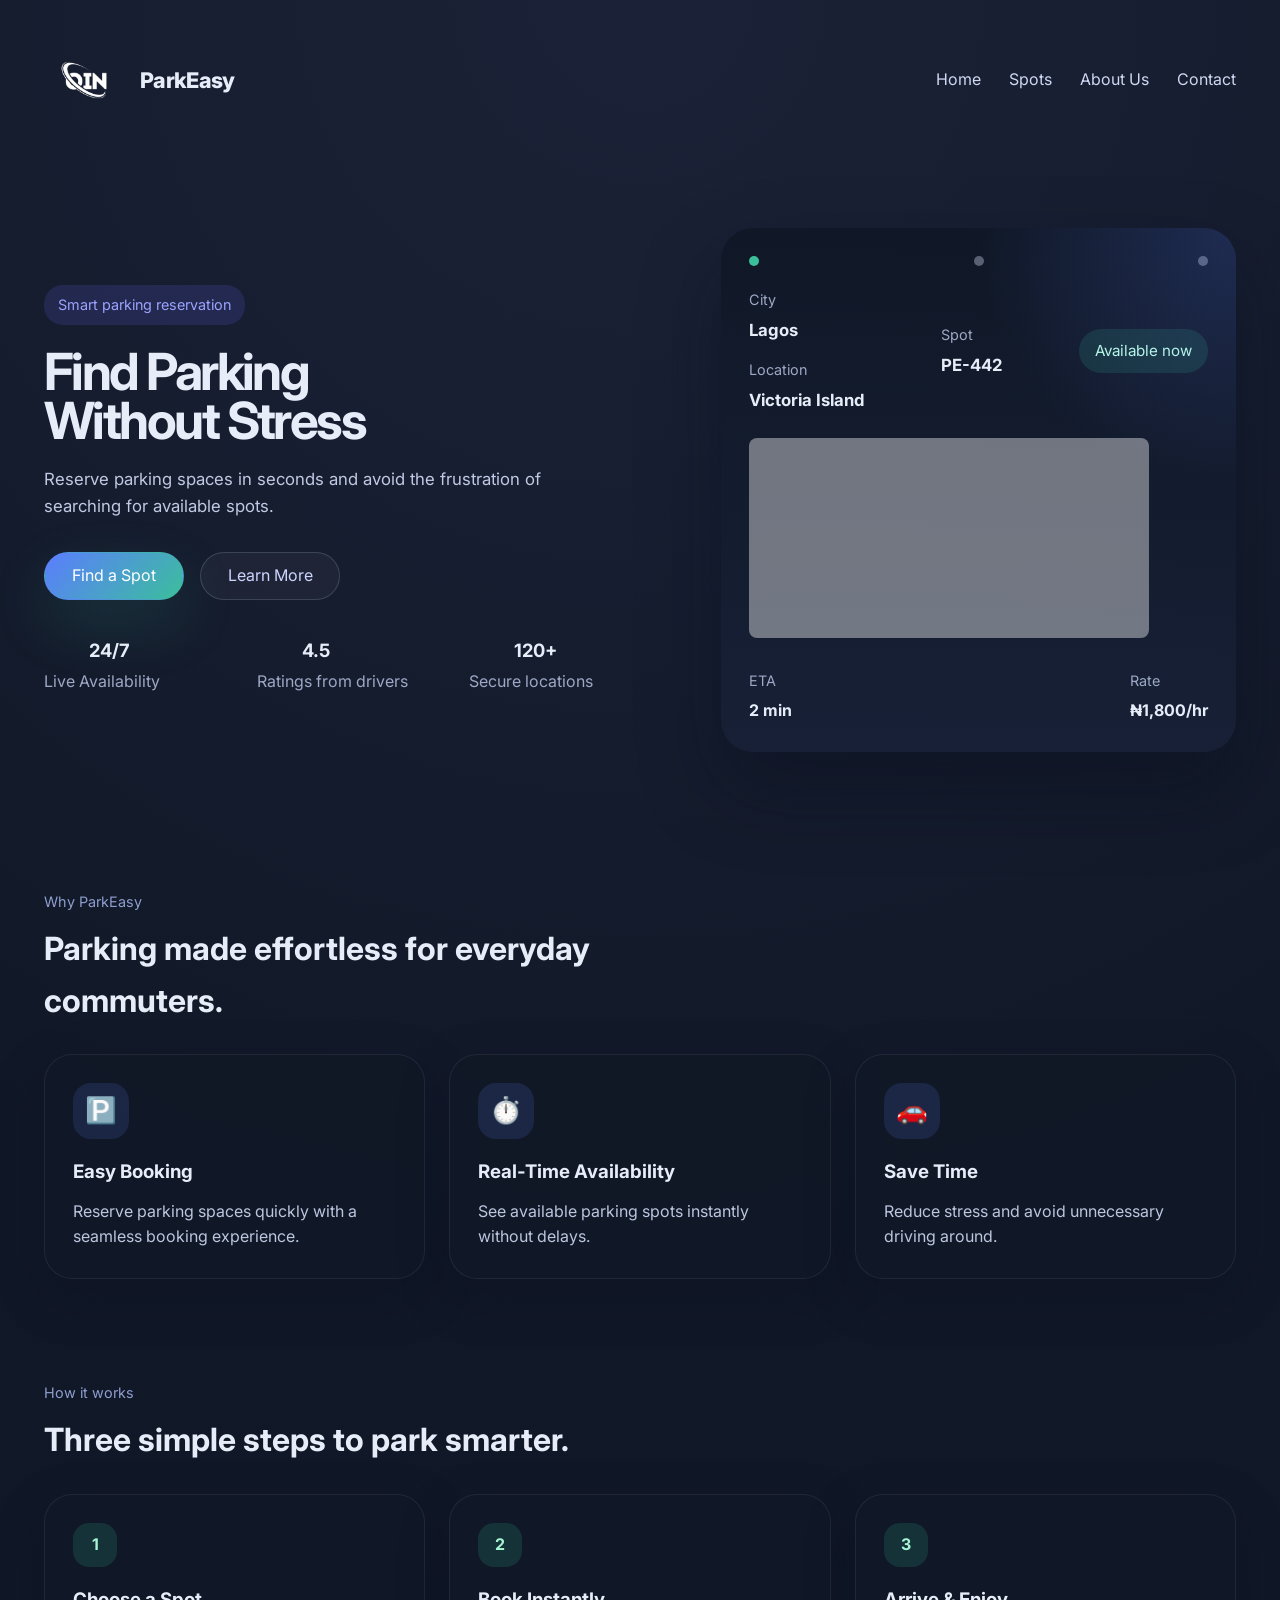
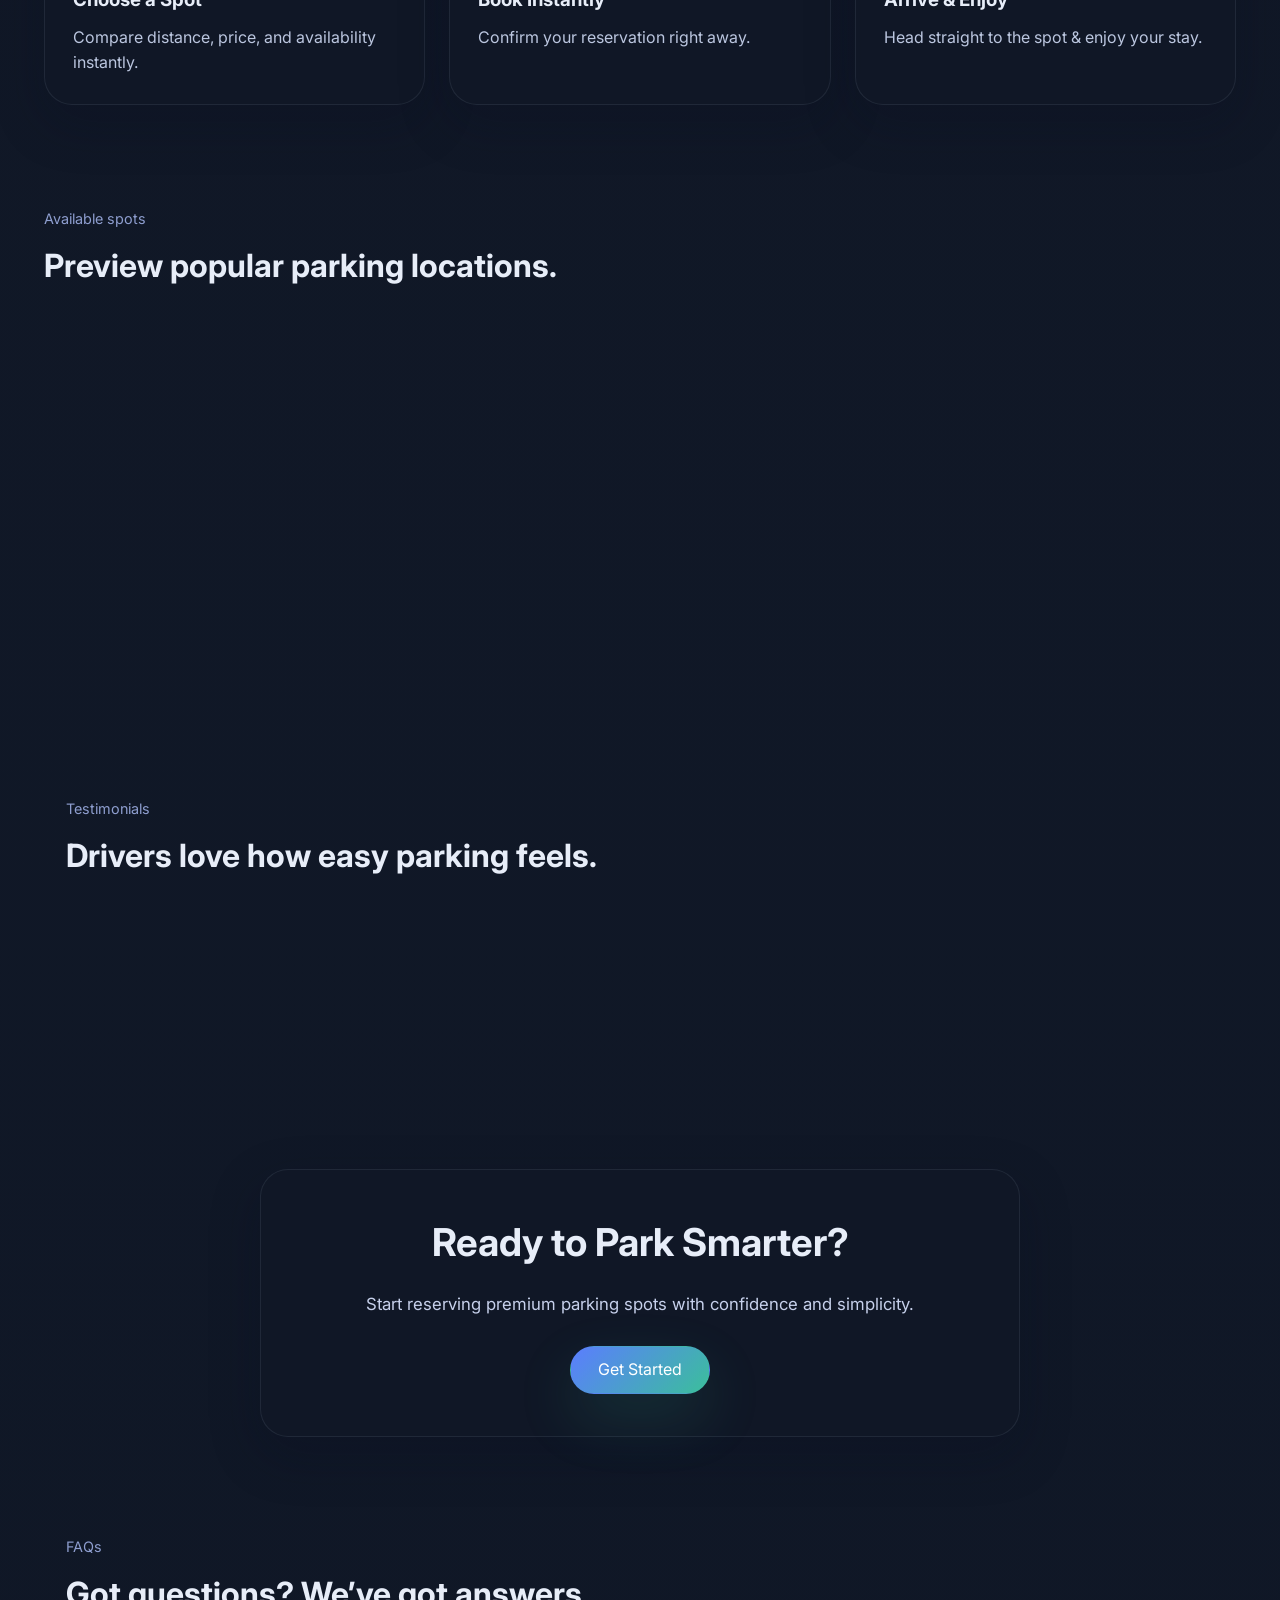
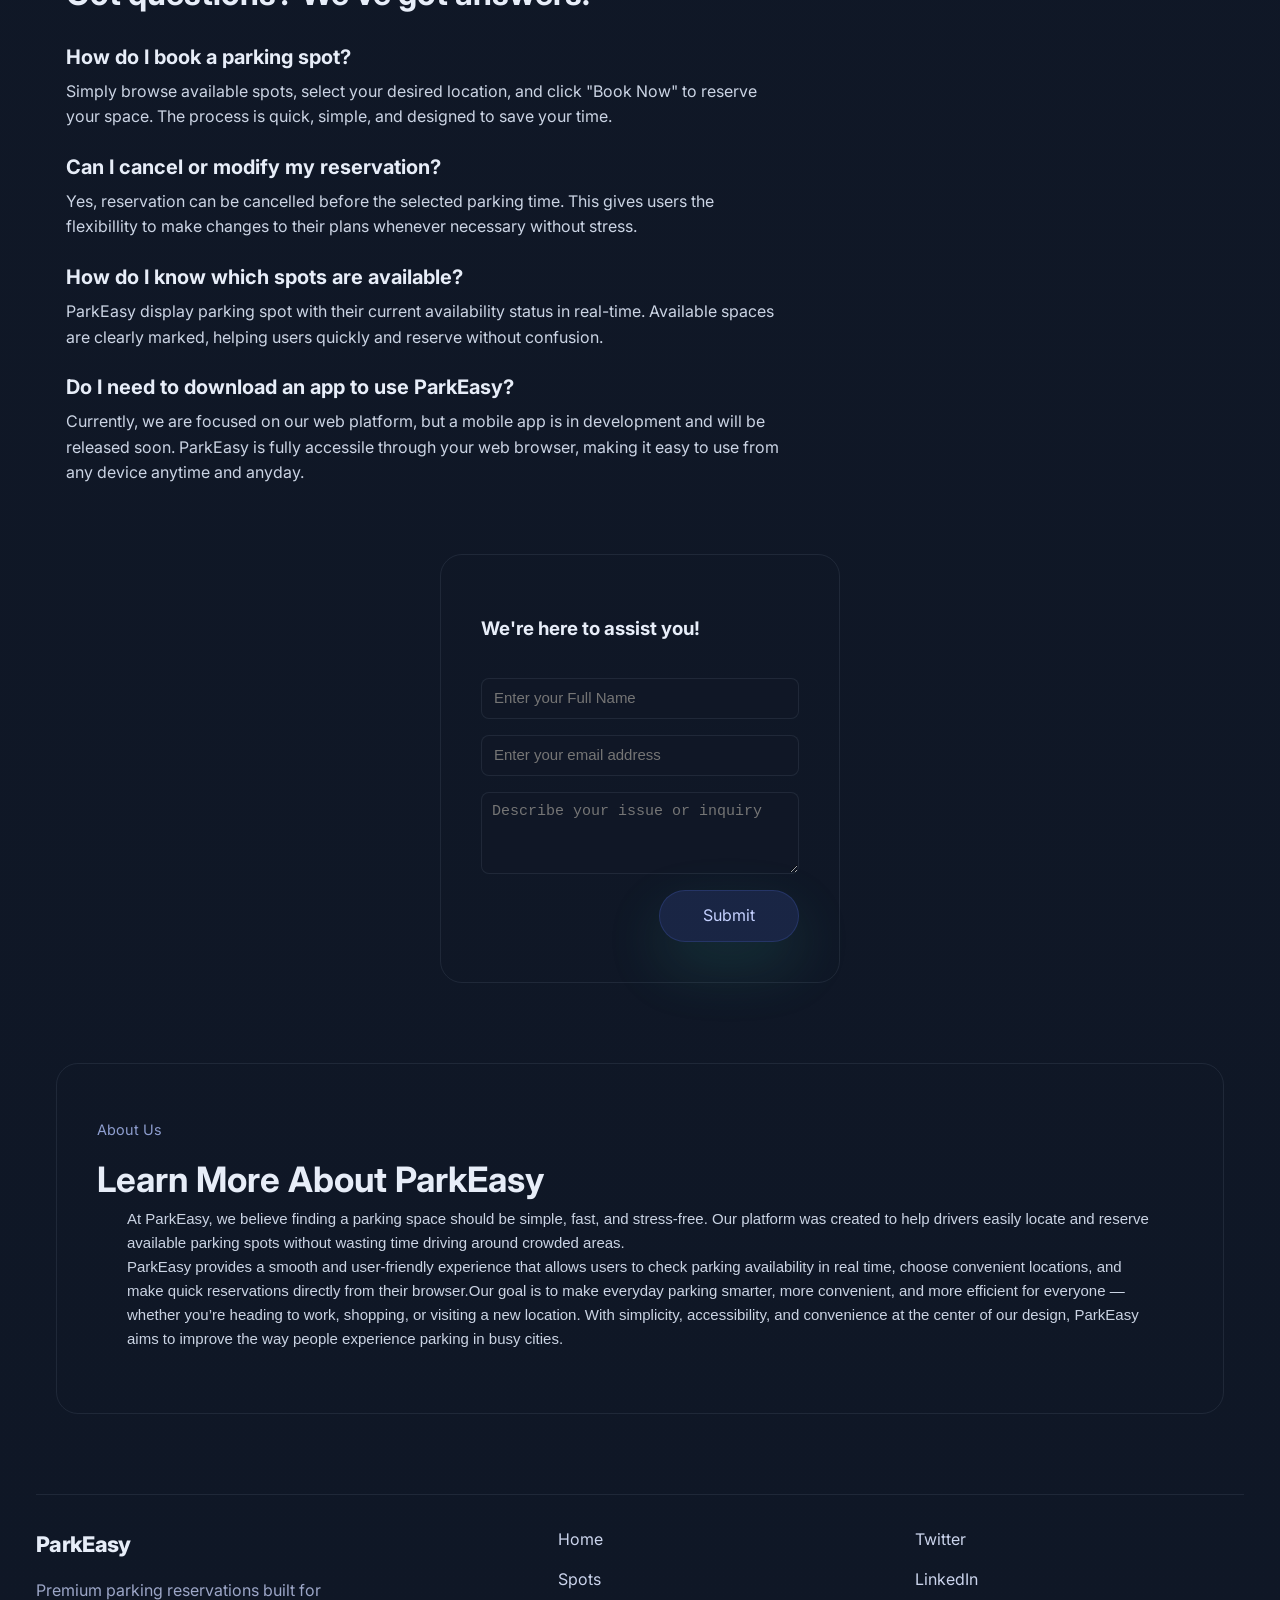
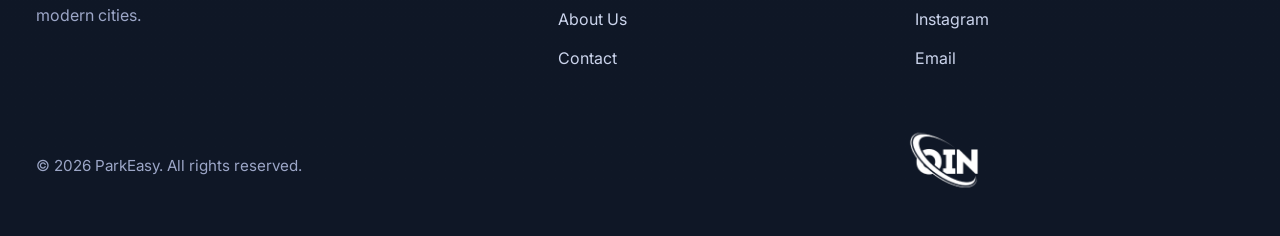
==== index.html @ f989fa3a "innitial commit" ====
<!DOCTYPE html>
<html lang="en">
<head>
    <meta charset="UTF-8" />
    <meta name="viewport" content="width=device-width, initial-scale=1.0" />
    <title>ParkEasy | Smart Parking Reservations</title>
    <link rel="preconnect" href="https://fonts.googleapis.com" />
    <link rel="preconnect" href="https://fonts.gstatic.com" crossorigin />
    <link href="https://fonts.googleapis.com/css2?family=Inter:wght@400;500;600;700;800&display=swap" rel="stylesheet" />
    <link rel="stylesheet" href="styles.css" />
    <link rel="icon" type="image/png" href="/Screenshot_16-removebg-preview.png">
    <!-- <link href="https://cdn.jsdelivr.net/npm/bootstrap@5.3.8/dist/css/bootstrap.min.css" rel="stylesheet" integrity="sha384-sRIl4kxILFvY47J16cr9ZwB07vP4J8+LH7qKQnuqkuIAvNWLzeN8tE5YBujZqJLB" crossorigin="anonymous"> -->
    <!-- <script src="https://cdn.jsdelivr.net/npm/bootstrap@5.3.8/dist/js/bootstrap.bundle.min.js" integrity="sha384-FKyoEForCGlyvwx9Hj09JcYn3nv7wiPVlz7YYwJrWVcXK/BmnVDxM+D2scQbITxI" crossorigin="anonymous"></script> -->
    <link rel="stylesheet"
    href="https://unpkg.com/aos@2.3.4/dist/aos.css">
    
</head>
<body>
    <!-- Header -->
    <div class="page-shell">
        <!-- Navbar -->
        <header class="topbar">
            <div class="brand-row">
                <img src="/Images/OIN-removebg-preview.png" alt="ParkEasy Logo" width="80px">
            <a href="#home" class="logo">ParkEasy</a>
            <!-- <button class="nav-toggle" aria-expanded="false" aria-label="Open navigation menu">
                <span></span>
                <span></span>
                <span></span>
            </button> -->
            </div>
                <nav class="nav-links" aria-label="Primary navigation">
                    <a href="#home">Home</a>
                    <a href="#spots">Spots</a>
                    <a href="#AboutUs-heading">About Us</a>
                    <a href="#Support-form">Contact</a>
                </nav>
        </header>

        <!-- Hero Section -->
        <main>
            <section class="hero-section" id="home">
                <div class="hero-copy">
                    <span class="eyebrow">Smart parking reservation</span>
                    <h1>Find Parking Without Stress</h1>
                    <p>Reserve parking spaces in seconds and avoid the frustration of searching for available spots.</p>
                    <div class="hero-actions">
                        <a href="#spots" class="btn btn-primary">Find a Spot</a>
                        <a href="#how-it-works" class="btn btn-secondary">Learn More</a>
                    </div>
                    <div class="hero-stats">
                        <div>
                            <strong>24/7</strong>
                            <span>Live Availability</span>
                        </div>
                        <div>
                            <strong>4.5</strong>
                            <span>Ratings from drivers</span>
                        </div>
                        <div>
                            <strong>120+</strong>
                            <span>Secure locations</span>
                        </div>
                    </div>
                </div>

                <div class="hero-visual" aria-hidden="truep">
                    <div class="hero-card glow-card">
                        <div class="visual-header">
                            <span class="dot green"></span>
                            <span class="dot"></span>
                            <span class="dot"></span>
                        </div>
                        <div class="visual-panel">
                            <div class="panel-left">
                                <div class="panel-item">
                                    <span>City</span>
                                    <strong>Lagos</strong>
                                </div>
                                <div class="panel-item">
                                    <span>Location</span>
                                    <strong>Victoria Island</strong>
                                </div>
                            </div>
                            <div class="panel-item">
                                    <span>Spot</span>
                                    <strong>PE-442</strong>
                                </div>
                            <div class="panel-chip"><a href="">Available now</a></div>
                        </div>
                        <div class="visual-graph">
                            <div class="google-map">
                                <iframe src="https://www.google.com/maps/embed?pb=!1m18!1m12!1m3!1d5606.961181037946!2d3.4189868195683633!3d6.429970230580943!2m3!1f0!2f0!3f0!3m2!1i1024!2i768!4f13.1!3m3!1m2!1s0x103bf52dc0328169%3A0x7885a1a33689a576!2sVictoria%20Island%2C%20Lagos%20106104%2C%20Lagos!5e0!3m2!1sen!2sng!4v1778580801772!5m2!1sen!2sng" width="600" height="450" style="border:0;" allowfullscreen="" loading="lazy" referrerpolicy="no-referrer-when-downgrade"></iframe>
                            </div>
                            <!-- <div class="graph-bar tall"></div>
                            <div class="graph-bar short"></div>
                            <div class="graph-bar medium"></div>
                            <div class="graph-bar tall"></div>
                            <div class="graph-bar medium"></div> -->
                        </div>
                        <div class="visual-footer">
                            <div>
                                <span>ETA</span>
                                <strong>2 min</strong>
                            </div>
                            <div>
                                <span>Rate</span>
                                <strong>₦1,800/hr</strong>
                            </div>
                        </div>
                    </div>
                </div>
            </section>

        <!-- Features Section -->
        <section class="section features-section" id="features">
            <div class="section-header">
                <p class="section-label">Why ParkEasy</p>
                <h2>Parking made effortless for everyday commuters.</h2>
            </div>
            <div class="feature-grid">
                <article class="feature-card fade-in">
                    <div class="feature-icon">🅿️</div>
                    <h3>Easy Booking</h3>
                    <p>Reserve parking spaces quickly with a seamless booking experience.</p>
                </article>
                <article class="feature-card fade-in">
                    <div class="feature-icon">⏱️</div>
                    <h3>Real-Time Availability</h3>
                    <p>See available parking spots instantly without delays.</p>
                </article>
                <article class="feature-card fade-in">
                    <div class="feature-icon">🚗</div>
                    <h3>Save Time</h3>
                    <p>Reduce stress and avoid unnecessary driving around.</p>
                </article>
            </div>
        </section>

        <!-- How It Works Section -->
        <section class="section process-section" id="how-it-works">
            <div class="section-header">
                <p class="section-label">How it works</p>
                <h2>Three simple steps to park smarter.</h2>
            </div>
            <div class="process-row">
                <article class="process-step fade-in">
                    <span class="step-badge">1</span>
                    <h3>Choose a Spot</h3>
                    <p>Compare distance, price, and availability instantly.</p>
                </article>
                <article class="process-step fade-in">
                    <span class="step-badge">2</span>
                    <h3>Book Instantly</h3>
                    <p>Confirm your reservation right away.</p>
                </article>
                <article class="process-step fade-in">
                    <span class="step-badge">3</span>
                    <h3>Arrive & Enjoy</h3>
                    <p>Head straight to the spot & enjoy your stay.</p>
                </article>
            </div>
        </section>

        <!-- Preview Parking Spots Section -->
        <section class="section spots-section" id="spots">
            <div class="section-header">
                <p class="section-label">Available spots</p>
                <h2>Preview popular parking locations.</h2>
            </div>
            <div class="spots-grid">
                <article class="spot-card fade-in">
                    <div>
                        <h3>Ikeja City Mall</h3>
                        <p>₦1,200 / hour</p>
                    </div>
                    <img src="/Images/Ikeja_Mall_2.jpg" class="location-img" alt="Ikeja City Mall">
                    <button class="btn btn-card" id="openIkeja">Book Now</button>
                </article>
                <article class="spot-card fade-in">
                    <div>
                        <h3>Lekki Phase 1</h3>
                        <p>₦1,500 / hour</p>
                    </div>
                    <img src="/Images/Lekki Mall.jpg"  class="location-img" alt="Lekki Phase 1">
                    <button class="btn btn-card" id="openLekki">Book Now</button>
                </article>
                <article class="spot-card fade-in">
                    <div>
                        <h3>Victoria Island</h3>
                        <p>₦1,800 / hour</p>
                    </div>
                    <img src="/Images/V I.jfif" class="location-img" alt="Victoria Island">
                    <button class="btn btn-card" id="openVictoria">Book Now</button>
                </article>
                <article class="spot-card fade-in">
                    <div>
                        <h3>Yaba Central</h3>
                        <p>₦1,100 / hour</p>
                    </div>
                    <img src="/Images/Yaba.png" class="location-img" alt="Yaba Central">
                    <button class="btn btn-card" id="openYaba">Book Now</button>
                </article>
            </div>
        </section>

        <!-- Ikeja City Mall -->
        <div id="ikejaMall">
                <button class="btn btn-secondary" id="closeIkeja">Back</button>
                <!-- <p>Spot Highlight</p> -->
            <div>
                <div class="menu1">
                    <h2>Ikeja City Mall - A Prime Parking Location</h2>
                    <iframe src="https://www.google.com/maps/embed?pb=!1m18!1m12!1m3!1d11209.810301697038!2d3.350812231731346!3d6.613781671899439!2m3!1f0!2f0!3f0!3m2!1i1024!2i768!4f13.1!3m3!1m2!1s0x103b93b65ba86e15%3A0x3ae060fb3436c3ad!2sIkeja%20City%20Mall!5e0!3m2!1sen!2sng!4v1778678186957!5m2!1sen!2sng" width="600" height="450" style="border:0;" allowfullscreen="" loading="lazy" referrerpolicy="no-referrer-when-downgrade"></iframe>
                </div>
                <div class="menu2">
                    <select>
                        <option selected disabled>Select a parking spot</option>
                        <option>PE 501</option>
                        <option>PE 502</option>
                        <option>PE 503</option>
                        <option>PE 504</option>
                        <option>PE 505</option>
                        <option>PE 506</option>
                        <option>PE 507</option>
                        <option>PE 508</option>
                        <option>PE 509</option>
                        <option>PE 601</option>
                        <option>PE 602</option>
                        <option>PE 603</option>
                        <option>PE 604</option>
                        <option>PE 605</option>
                        <option>PE 606</option>
                        <option>PE 607</option>
                        <option>PE 608</option>
                        <option>PE 609</option>
                    </select>
                    <select>
                        <option selected disabled>Select a duration</option>
                        <option>1 hour</option>
                        <option>2 hours</option>
                        <option>3 hours</option>
                        <option>4 hours</option>
                        <option>5 hours</option>
                        <option>6 hours</option>
                    </select>
                    <select>
                        <option selected disabled>Select a payment method</option>
                        <option>Debit Card</option>
                        <option>Mobile Money</option>
                    </select>
                </div>
                    <ul>
                        <li><strong>Price:</strong> ₦1,200 / hour</li>
                        <li><strong>Availability:</strong> Real-time updates</li>
                        <li><strong>Amenities:</strong> 24/7 security, well-lit area</li>
                    </ul>
                    <a href="" class="btn btn-primary">Book Now</a>
                </div>
            </div>
        </div>

        <!-- Lekki Phase 1 -->
        <div id="lekkiPhase1">
                <button class="btn btn-secondary" id="closeLekki">Back</button>
                <!-- <p>Spot Highlight</p> -->
            <div>
                <div class="menu1">
                    <h2>Lekki Phase 1 - A Prime Parking Location</h2>
                    <iframe src="https://www.google.com/maps/embed?pb=!1m18!1m12!1m3!1d31716.495577814654!2d3.4504166006882744!3d6.450240780997192!2m3!1f0!2f0!3f0!3m2!1i1024!2i768!4f13.1!3m3!1m2!1s0x103bf452da3bd44b%3A0x47331fb41adc9d28!2sLekki%20Phase%201%2C%20Lekki%20106104%2C%20Lagos!5e0!3m2!1sen!2sng!4v1778685355973!5m2!1sen!2sng" width="600" height="450" style="border:0;" allowfullscreen="" loading="lazy" referrerpolicy="no-referrer-when-downgrade"></iframe>
                </div>
                <div class="menu2">
                    <select>
                        <option selected disabled>Select a parking spot</option>
                        <option>PE 101</option>
                        <option>PE 102</option>
                        <option>PE 103</option>
                        <option>PE 104</option>
                        <option>PE 105</option>
                        <option>PE 106</option>
                        <option>PE 107</option>
                        <option>PE 108</option>
                        <option>PE 109</option>
                        <option>PE 801</option>
                        <option>PE 802</option>
                        <option>PE 803</option>
                        <option>PE 804</option>
                        <option>PE 805</option>
                        <option>PE 806</option>
                        <option>PE 807</option>
                        <option>PE 808</option>
                        <option>PE 809</option>
                    </select>
                    <select>
                        <option selected disabled>Select a duration</option>
                        <option>1 hour</option>
                        <option>2 hours</option>
                        <option>3 hours</option>
                        <option>4 hours</option>
                        <option>5 hours</option>
                        <option>6 hours</option>
                    </select>
                    <select>
                        <option selected disabled>Select a payment method</option>
                        <option>Debit Card</option>
                        <option>Mobile Money</option>
                    </select>
                </div>
                    <ul>
                        <li><strong>Price:</strong> ₦1,500 / hour</li>
                        <li><strong>Availability:</strong> Real-time updates</li>
                        <li><strong>Amenities:</strong> 24/7 security, well-lit area</li>
                    </ul>
                    <a href="" class="btn btn-primary">Book Now</a>
                </div>
            </div>
        </div>

        <!-- Victoria Island -->
        <div id="victoriaIsland">
                <button class="btn btn-secondary" id="closeVictoria">Back</button>
                <!-- <p>Spot Highlight</p> -->
            <div>
                <div class="menu1">
                    <h2>Victoria Island - A Prime Parking Location</h2>
                                <iframe src="https://www.google.com/maps/embed?pb=!1m18!1m12!1m3!1d5606.961181037946!2d3.4189868195683633!3d6.429970230580943!2m3!1f0!2f0!3f0!3m2!1i1024!2i768!4f13.1!3m3!1m2!1s0x103bf52dc0328169%3A0x7885a1a33689a576!2sVictoria%20Island%2C%20Lagos%20106104%2C%20Lagos!5e0!3m2!1sen!2sng!4v1778580801772!5m2!1sen!2sng" width="600" height="450" style="border:0;" allowfullscreen="" loading="lazy" referrerpolicy="no-referrer-when-downgrade"></iframe>
                </div>
                <div class="menu2">
                    <select>
                        <option selected disabled>Select a parking spot</option>
                        <option>PE 441</option>
                        <option>PE 442</option>
                        <option>PE 443</option>
                        <option>PE 444</option>
                        <option>PE 445</option>
                        <option>PE 446</option>
                        <option>PE 447</option>
                        <option>PE 448</option>
                        <option>PE 449</option>
                        <option>PE 631</option>
                        <option>PE 632</option>
                        <option>PE 633</option>
                        <option>PE 634</option>
                        <option>PE 635</option>
                        <option>PE 636</option>
                        <option>PE 637</option>
                        <option>PE 638</option>
                        <option>PE 639</option>
                    </select>
                    <select>
                        <option selected disabled>Select a duration</option>
                        <option>1 hour</option>
                        <option>2 hours</option>
                        <option>3 hours</option>
                        <option>4 hours</option>
                        <option>5 hours</option>
                        <option>6 hours</option>
                    </select>
                    <select>
                        <option selected disabled>Select a payment method</option>
                        <option>Debit Card</option>
                        <option>Mobile Money</option>
                    </select>
                </div>
                    <ul>
                        <li><strong>Price:</strong> ₦1,800 / hour</li>
                        <li><strong>Availability:</strong> Real-time updates</li>
                        <li><strong>Amenities:</strong> 24/7 security, well-lit area</li>
                    </ul>
                    <a href="" class="btn btn-primary">Book Now</a>
                </div>
            </div>
        </div>

        <!-- Yaba Central -->
        <div id="yabaCentral">
                <button class="btn btn-secondary" id="closeYaba">Back</button>
                <!-- <p>Spot Highlight</p> -->
            <div>
                <div class="menu1">
                    <h2>Yaba Central - A Prime Parking Location</h2>
                        <iframe src="https://www.google.com/maps/embed?pb=!1m18!1m12!1m3!1d13333.629605329317!2d3.363343173992727!3d6.507530072989271!2m3!1f0!2f0!3f0!3m2!1i1024!2i768!4f13.1!3m3!1m2!1s0x103b8c8c358b3f4b%3A0x5552cfbd43df8434!2sYaba%2C%20Oworonshoki%2C%20Lagos!5e0!3m2!1sen!2sng!4v1778686402192!5m2!1sen!2sng" width="600" height="450" style="border:0;" allowfullscreen="" loading="lazy" referrerpolicy="no-referrer-when-downgrade"></iframe>
                </div>
                <div class="menu2">
                    <select>
                        <option selected disabled>Select a parking spot</option>
                        <option>PE 301</option>
                        <option>PE 302</option>
                        <option>PE 303</option>
                        <option>PE 304</option>
                        <option>PE 305</option>
                        <option>PE 306</option>
                        <option>PE 307</option>
                        <option>PE 308</option>
                        <option>PE 309</option>
                        <option>PE 701</option>
                        <option>PE 702</option>
                        <option>PE 703</option>
                        <option>PE 704</option>
                        <option>PE 705</option>
                        <option>PE 706</option>
                        <option>PE 707</option>
                        <option>PE 708</option>
                        <option>PE 709</option>
                    </select>
                    <select>
                        <option selected disabled>Select a duration</option>
                        <option>1 hour</option>
                        <option>2 hours</option>
                        <option>3 hours</option>
                        <option>4 hours</option>
                        <option>5 hours</option>
                        <option>6 hours</option>
                    </select>
                    <select>
                        <option selected disabled>Select a payment method</option>
                        <option>Debit Card</option>
                        <option>Mobile Money</option>
                    </select>
                </div>
                    <ul>
                        <li><strong>Price:</strong> ₦1,100 / hour</li>
                        <li><strong>Availability:</strong> Real-time updates</li>
                        <li><strong>Amenities:</strong> 24/7 security, well-lit area</li>
                    </ul>
                    <a href="" class="btn btn-primary">Book Now</a>
                </div>
            </div>
        </div>



        <!-- Testimonial Section -->
        <section class="section testimonials-section" aria-labelledby="testimonial-heading">
            <div class="section-header">
                <p class="section-label">Testimonials</p>
                <h2 id="testimonial-heading">Drivers love how easy parking feels.</h2>
            </div>
            <div class="testimonial-grid">
                <article class="testimonial-card fade-in">
                    <p>"ParkEasy saved me so much time during my morning commute. I never worry about finding a spot anymore."</p>
                    <footer>
                        <strong>Caroline S.</strong>
                        <span style="color: gold;">★★★★☆</span>
                    </footer>
                </article>
                <article class="testimonial-card fade-in">
                    <p>"The live availability feature is a game changer. I book instantly and always know where I’m going."</p>
                    <footer>
                        <strong>Adewunmi O.</strong>
                        <span style="color: gold;">★★★★★</span>
                    </footer>
                </article>
                <article class="testimonial-card fade-in">
                    <p>"Clean interface, great experience,easy bookings, and the booking process is delightfully fast."</p>
                    <footer>
                        <strong>Joseph A.</strong>
                        <span style="color: gold;">★★★★☆</span>                    
                    </footer>
                </article>
            </div>
        </section>
        <!-- CTA Section -->
        <section class="section cta-section">
            <div class="cta-card fade-in">
            <h2>Ready to Park Smarter?</h2>
            <p>Start reserving premium parking spots with confidence and simplicity.</p>
            <a href="#spots" class="btn btn-primary">Get Started</a>
            </div>
        </section>

        <!-- Frequently Asked Questions Section -->
        <section class="section testimonials-section" aria-labelledby="faq-heading" class="cta-card fade-in">
            <div class="section-header">
                <p class="section-label">FAQs</p>
                <h2 id="faq-heading">Got questions? We’ve got answers.</h2>
                <div id="faq">
                    <strong>How do I book a parking spot?</strong>
                    <p>Simply browse available spots, select your desired location, and click "Book Now" to reserve your space. The process is quick, simple, and designed to save your time.</p>
                    <strong>Can I cancel or modify my reservation?</strong>
                    <p>Yes, reservation can be cancelled before the selected parking time. This gives users the flexibillity to make changes to their plans whenever necessary without stress.</p>
                    <strong>How do I know which spots are available?</strong>
                    <p>ParkEasy display parking spot with their current availability status in real-time. Available spaces are clearly marked, helping users quickly and reserve without confusion.</p>
                    <strong>Do I need to download an app to use ParkEasy?</strong>
                    <p>Currently, we are focused on our web platform, but a mobile app is in development and will be released soon. ParkEasy is fully accessile through your web browser, making it easy to use from any device anytime and anyday.</p>
                </div>
            </div>
        </section>

        
        
        <!-- Contact Support Section -->
        <section id="Support-form">

            <h3>We're here to assist you!</h3>
            <input type="text" placeholder="Enter your Full Name">
            <input type="email" placeholder="Enter your email address">
            <textarea name="message" id="" placeholder="Describe your issue or inquiry"></textarea>
            <button class="btn btn-primary">Submit</button>
        </section>

        <section class="Us" data-aos="fade-up">
            <p class="About-label">About Us</p>
            <h2 id="AboutUs-heading">Learn More About ParkEasy</h2>
            <p class="note">At ParkEasy, we believe finding a parking space should be simple, fast, and stress-free. Our platform was created to help drivers easily locate and reserve available parking spots without wasting time driving around crowded areas. <br>ParkEasy provides a smooth and user-friendly experience that allows users to check parking availability in real time, choose convenient locations, and make quick reservations directly from their browser.Our goal is to make everyday parking smarter, more convenient, and more efficient for everyone — whether you’re heading to work, shopping, or visiting a new location.

            With simplicity, accessibility, and convenience at the center of our design, ParkEasy aims to improve the way people experience parking in busy cities.</p>
                    </section>
        </main>

    <!-- Footer -->
    <footer class="footer" id="contact">
        <div class="footer-grid">
            <div>
                <a href="#home" class="logo footer-logo">ParkEasy</a>
                <p>Premium parking reservations built for modern cities.</p>
            </div>
            <div class="footer-links">
                <a href="#home">Home</a>
                <a href="#spots">Spots</a>
                <a href="#AboutUs-heading">About Us</a>
                <a href="#Support-form">Contact</a>
            </div>
            <div class="social-links">
                <a href="https://x.com/Omo_Iya_Nike" aria-label="ParkEasy on Twitter">Twitter</a>
                <a href="#" aria-label="ParkEasy on LinkedIn">LinkedIn</a>
                <a href="#" aria-label="ParkEasy on Instagram">Instagram</a>
                <a href="mailto:Ogunsanmiolayimika@gmail.com" aria-label="ParkEasy on Email">Email</a>
            </div>
        </div>
        <div class="foot">
            <p class="footer-note">© 2026 ParkEasy. All rights reserved.</p>
            <img src="/Images/OIN-removebg-preview.png" alt="" width="120px">
        </div>
        
    </footer>
    </div>

    <script src="script.js"></script>
    <script src="https://unpkg.com/aos@2.3.4/dist/aos.js"></script>

    <script>
        AOS.init();
    </script>
</body>
</html>
---- styles.css ----
:root {
    color-scheme: dark;
    font-family: 'Inter', system-ui, -apple-system, BlinkMacSystemFont, 'Segoe UI', sans-serif;
    font-size: 16px;
    line-height: 1.6;
    color: #e7edf8;
    background: #0f1726;
}

* {
    box-sizing: border-box;
}

html {
    scroll-behavior: smooth;
}

body {
    margin: 0;
    min-height: 100vh;
    background: radial-gradient(circle at top, rgba(68, 75, 122, 0.2), transparent 25%),
        linear-gradient(180deg, #111827 0%, #0f1726 100%);
}

button,
a {
    font: inherit;
}

a {
    color: inherit;
    text-decoration: none;
}

.page-shell {
    max-width: 1240px;
    margin: 0 auto;
    padding: 32px 24px 48px;
}

header{
    position: top;
    top: 0;
    z-index: 100;
    /* background: radial-gradient(circle at top, rgba(68, 75, 122, 0.2), transparent 95%),
    linear-gradient(180deg, #111827 0%, #0f1726 100%); */
}
.topbar {
    display: flex;
    align-items: center;
    justify-content: space-between;
    gap: 24px;
    padding: 8px 0 28px;
}

.brand-row {
    display: flex;
    align-items: center;
    gap: 1rem;
}

.logo {
    font-weight: 800;
    font-size: 1.35rem;
    letter-spacing: -0.03em;
    color: #e7edf8;
    text-decoration: none;
}

.nav-links {
    display: flex;
    align-items: center;
    gap: 28px;
}

.nav-links a {
    color: #cfd8f2;
    transition: color 180ms ease;
    text-decoration: none;
}

.nav-links a:hover,
.nav-links a:focus-visible {
    color: #8b96ff;
}

.nav-toggle {
    display: none;
    border: none;
    background: transparent;
    cursor: pointer;
    width: 42px;
    height: 42px;
    position: relative;
}

.nav-toggle span {
    display: block;
    width: 100%;
    height: 3px;
    background: #e7edf8;
    border-radius: 999px;
    transition: transform 200ms ease, opacity 200ms ease;
    position: absolute;
    left: 0;
}

.nav-toggle span:nth-child(1) {
    top: 10px;
}

.nav-toggle span:nth-child(2) {
    top: 19px;
}

.nav-toggle span:nth-child(3) {
    top: 28px;
}

.hero-section {
    display: grid;
    grid-template-columns: 1.1fr 0.9fr;
    gap: 48px;
    align-items: center;
    min-height: 76vh;
    padding: 40px 0;
}

.hero-copy {
    max-width: 620px;
}

.eyebrow {
    display: inline-flex;
    padding: 8px 14px;
    border-radius: 19px;
    background: rgba(99, 102, 241, 0.16);
    color: #9ca3ff;
    font-size: 0.9rem;
    margin-bottom: 1.4rem;
}

.hero-section h1 {
    font-size: clamp(2.75rem, 4vw, 4.5rem);
    line-height: 0.95;
    letter-spacing: -0.05em;
    margin: 0 0 22px;
    max-width: 12ch;
    color: #e7edf8;
}

.hero-section p {
    color: #c1c9e4;
    max-width: 34rem;
    margin: 0 0 32px;
    font-size: 1.05rem;
}

.hero-actions {
    display: flex;
    flex-wrap: wrap;
    gap: 16px;
    margin-bottom: 36px;
}

.btn {
    display: inline-flex;
    align-items: center;
    justify-content: center;
    padding: 10px 10px;
    border-radius: 999px;
    transition: transform 200ms ease, background 200ms ease, box-shadow 200ms ease;
    min-width: 140px;
    border: 1px solid transparent;
}

.btn:hover,
.btn:focus-visible {
    transform: translateY(-2px);
}

.btn-primary {
    background: linear-gradient(135deg, #5b7dff, #3bbf9b);
    color: #fff;
    box-shadow: 0 24px 60px rgba(59, 191, 155, 0.16);
}

.btn-secondary {
    color: #cdd5ff;
    border-color: rgba(148, 163, 184, 0.25);
    background: rgba(255, 255, 255, 0.04);
}

.hero-stats {
    display: grid;
    grid-template-columns: repeat(3, minmax(0, 1fr));
    gap: 18px;
}

.hero-stats strong {
    display: block;
    font-size: 1.15rem;
    margin-bottom: 4px;
    margin-left: 45px;
    color: #e7edf8;
}

.hero-stats span {
    color: #9da8c5;
}

.hero-visual {
    position: relative;
}

.glow-card {
    position: relative;
    padding: 28px;
    border-radius: 32px;
    background: linear-gradient(180deg, rgba(15, 23, 38, 0.9), rgba(23, 32, 54, 0.95));
    box-shadow: 0 36px 80px rgba(7, 12, 25, 0.35);
    overflow: hidden;
}

.glow-card::before {
    content: '';
    position: absolute;
    inset: 0;
    background: radial-gradient(circle at top right, rgba(91, 125, 255, 0.2), transparent 35%);
    pointer-events: none;
}

.visual-header,
.visual-footer,
.visual-panel {
    display: flex;
    align-items: center;
    justify-content: space-between;
}

.visual-header {
    margin-bottom: 22px;
}

.dot {
    width: 10px;
    height: 10px;
    border-radius: 50%;
    background: rgba(226, 232, 255, 0.35);
}

.dot.green {
    background: #3bbf9b;
}

.visual-panel {
    gap: 18px;
    flex-wrap: wrap;
}

.panel-left {
    display: grid;
    gap: 14px;
}

.panel-item span {
    display: block;
    color: #9da8c5;
    font-size: 0.9rem;
}

.panel-item strong {
    display: block;
    font-size: 1.05rem;
    margin-top: 6px;
}

.panel-chip {
    padding: 10px 16px;
    border-radius: 999px;
    background: rgba(59, 191, 155, 0.15);
    color: #bdffe7;
    font-size: 0.95rem;
}
.google-map{
    opacity: 40%;
}
iframe{
    border-radius: 8px;
    width: 400px;
    height: 200px;
}

.visual-graph {
    display: flex;
    align-items: flex-end;
    gap: 10px;
    margin: 24px 0;
    min-height: 164px;
}

.graph-bar {
    width: 14px;
    border-radius: 999px;
    background: linear-gradient(180deg, #647def 0%, #2ec5af 100%);
}

.graph-bar.short {
    height: 48px;
}

.graph-bar.medium {
    height: 92px;
}

.graph-bar.tall {
    height: 138px;
}

.visual-footer {
    gap: 10px;
    flex-wrap: wrap;
}

.visual-footer div span {
    display: block;
    color: #9da8c5;
    font-size: 0.9rem;
}

.visual-footer div strong {
    display: block;
    margin-top: 6px;
    font-size: 1rem;
}

.section {
    padding: 44px 0;
}

.section-header {
    max-width: 720px;
    margin-bottom: 28px;
}

.section-label {
    display: inline-block;
    font-size: 0.9rem;
    color: #8e9ecf;
    margin-bottom: 10px;
}

.section h2 {
    font-size: clamp(2rem, 2.5vw, 2.7rem);
    margin: 0;
}

.feature-grid,
.spots-grid,
.testimonial-grid {
    display: grid;
    gap: 24px;
}

.feature-grid {
    grid-template-columns: repeat(3, minmax(0, 1fr));
}

.feature-card,
.process-step,
.spot-card,
.testimonial-card,
.cta-card {
    background: rgba(17, 24, 39, 0.92);
    border: 1px solid rgba(148, 163, 184, 0.12);
    border-radius: 28px;
    padding: 28px;
    box-shadow: 0 18px 50px rgba(8, 13, 31, 0.25);
    transition: transform 180ms ease, border-color 180ms ease, background 180ms ease;
}

.feature-card:hover,
.process-step:hover,
.spot-card:hover,
.testimonial-card:hover,
.cta-card:hover {
    transform: translateY(-4px);
    border-color: rgba(91, 125, 255, 0.3);
}

.feature-icon {
    width: 56px;
    height: 56px;
    display: grid;
    place-items: center;
    border-radius: 18px;
    font-size: 1.6rem;
    background: rgba(91, 125, 255, 0.14);
    margin-bottom: 18px;
}

.feature-card h3 {
    margin: 0 0 12px;
}

.feature-card p {
    margin: 0;
    color: #bbc6df;
}

.process-row {
    display: grid;
    grid-template-columns: repeat(3, minmax(0, 1fr));
    gap: 24px;
}

.process-step {
    position: relative;
}

.step-badge {
    display: inline-flex;
    width: 44px;
    height: 44px;
    align-items: center;
    justify-content: center;
    border-radius: 16px;
    background: rgba(59, 191, 155, 0.16);
    color: #a5f4d3;
    font-weight: 700;
    margin-bottom: 18px;
}

.process-step h3 {
    margin: 0 0 10px;
}

.process-step p {
    margin: 0;
    color: #bbc6df;
}

.spots-grid {
    grid-template-columns: repeat(4, minmax(0, 1fr));
}

.spot-card {
    display: grid;
    gap: 20px;
}

.spot-card h3 {
    margin: 0 0 6px;
}

.spot-card p {
    margin: 0;
    color: #9eaacf;
}

.location-img {
    border-radius: 8px;
    width: 220px;
    height: 120px;
    object-fit: cover;
    opacity: 70%;
}

.status {
    display: inline-flex;
    align-items: center;
    padding: 10px 10px;
    border-radius: 999px;
    font-size: 0.95rem;
    width: fit-content;
    margin-left: 170px;
    color: #d3ffe5;
    /* background: rgba(59, 191, 155, 0.18); */
}

.status.available a svg {
    color: #d3ffe5;
    width: 40px;
    /* background: rgba(59, 191, 155, 0.18); */
} 

/* .status.occupied {
    color: #ffcad4;
    background: rgba(248, 113, 113, 0.15);
} */

.btn-card {
    width: fit-content;
    padding: 12px 22px;
    background: rgba(91, 125, 255, 0.14);
    color: #c5d1ff;
    border: 1px solid rgba(91, 125, 255, 0.18);
}

#ikejaMall {
    border-radius: 8px;
    width: 700px;
    /* height: 200px; */
    margin: 20px 20px;
    padding: 25px;
    margin: auto 300px;
    position: fixed;
    top: 0;
    /* left: 0; */
    height: 100vh;
    background: rgba(0,0,0,0.4);
    display: none;
    justify-content: center;
    flex-direction: column;
    align-items: center;
    z-index: 1000;

    backdrop-filter: blur(19px);
}
#closeIkeja {
    position: absolute;
    top: 20px;
    left: 20px;
    margin-bottom: 40px;
}
/* .blur{
    filter: blur(5px);
    /* position: absolute; */
#lekkiPhase1 {
    border-radius: 8px;
    width: 700px;
    /* height: 200px; */
    margin: 20px 20px;
    padding: 25px;
    margin: auto 300px;
    position: fixed;
    top: 0;
    /* left: 0; */
    height: 100vh;
    background: rgba(0,0,0,0.4);
    display: none;
    justify-content: center;
    flex-direction: column;
    align-items: center;
    z-index: 1000;

    backdrop-filter: blur(19px);
}
#closeLekki {
    position: absolute;
    top: 20px;
    left: 20px;
    margin-bottom: 40px;
}
#victoriaIsland {
    border-radius: 8px;
    width: 700px;
    /* height: 200px; */
    margin: 20px 20px;
    padding: 25px;
    margin: auto 300px;
    position: fixed;
    top: 0;
    /* left: 0; */
    height: 100vh;
    background: rgba(0,0,0,0.4);
    display: none;
    justify-content: center;
    flex-direction: column;
    align-items: center;
    z-index: 1000;

    backdrop-filter: blur(19px);
}
#closeVictoria {
    position: absolute;
    top: 20px;
    left: 20px;
    margin-bottom: 40px;
}
#yabaCentral {
    border-radius: 8px;
    width: 700px;
    /* height: 200px; */
    margin: 20px 20px;
    padding: 25px;
    margin: auto 300px;
    position: fixed;
    top: 0;
    /* left: 0; */
    height: 100vh;
    background: rgba(0,0,0,0.4);
    display: none;
    justify-content: center;
    flex-direction: column;
    align-items: center;
    z-index: 1000;

    backdrop-filter: blur(19px);
}
#closeYaba {
    position: absolute;
    top: 20px;
    left: 20px;
    margin-bottom: 40px;
}
.menu1{
    margin-top: 30px;
    display: flex;
    gap: 50px;
}
.menu1 h2{
    color: #e7edf8;
    font-size: 20px;
}
.menu1 iframe{
    width: 300px;
    height: 150px;
    border-radius: 8px;
    opacity: 70%;
}
.menu2{
    margin: 40px 60px;
    display: flex;
    flex-direction: column;
    gap: 10px;
}
.menu2 select{
    padding: 12px;
    border-radius: 18px;
    border: 0.5px solid rgba(148, 163, 184, 0.12);
    background: rgba(17, 24, 39, 0.92);
    color: #cbd4e4;
}
.menu2 select option{
    background: rgba(17, 24, 39, 0.92);
    color: #cbd4e4;
    border-radius: 8px;
}

.testimonials-section {
    padding: 40px 0;
    margin: auto 66px;
}

.testimonial-grid {
    grid-template-columns: repeat(3, minmax(0, 1fr));
}

.testimonial-card p {
    margin: 0 0 22px;
    color: #cbd4e4;
}

.testimonial-card footer {
    display: flex;
    flex-direction: column;
    gap: 4px;
    color: #8f9eca;
}

.testimonial-card footer strong {
    color: #8f9eca;
}

#faq strong {
    /* margin-top: 70px; */
    padding-top: 8px;
    display: block;
    font-size: 1.25rem;
    margin-bottom: 6px;
    margin-top: 13px;
    /* margin-left: 90px; */
}
#faq p {
    margin: 22px;
    margin-left: 30px;
    color: #cbd4e4;
    margin: 0px 0 0px;
}

#Support-form {
    display: flex;
    flex-direction: column;
    gap: 16px;
    max-width: 400px;
    padding: 40px;
    margin: 0 auto;
    border-radius: 22px;
    border: 0.5px solid rgba(148, 163, 184, 0.12) ;
}
input{
    padding: 12px;
    border-radius: 8px;
    border: 0.5px solid rgba(148, 163, 184, 0.12);
    background: rgba(17, 24, 39, 0.92);
}
::placeholder{
    font-size: 15px;
}
textarea{
    padding: 10px 10px 40px 10px;
    border-radius: 8px;
    border: 0.5px solid rgba(148, 163, 184, 0.12);
    background: rgba(17, 24, 39, 0.92);
}
#Support-form button {
    width: fit-content;
    padding: 12px 22px;
    background: rgba(91, 125, 255, 0.14);
    color: #c5d1ff;
    border: 1px solid rgba(91, 125, 255, 0.18);
    margin-left: auto;
}
.Us{
    padding: 40px;
    margin: 80px 56px;
    border-radius: 22px;
    border: 0.5px solid rgba(148, 163, 184, 0.12) ;
}
.About-label {
    display: inline-block;
    font-size: 0.9rem;
    color: #8e9ecf;
    margin-bottom: 10px;
}

#AboutUs-heading {
    font-size:35px;
    margin: 0;
}
.note{
    color: #cbd4e4;
    margin: 22px;
    margin-left: 30px;
    margin-top: 0px;
    font-size: 15px;
    font-family: Verdana, Geneva, Tahoma, sans-serif;
    font-weight: 100;
}

.cta-section {
    padding-top: 8px;
    margin: 0px 36px;
}

.cta-card {
    text-align: center;
    max-width: 760px;
    margin: 0 auto;
    padding: 42px 34px;
}

.cta-card h2 {
    margin: 0 0 18px;
    font-size: clamp(2rem, 3vw, 3rem);
}

.cta-card p {
    margin: 0 0 28px;
    color: #c7d1ec;
    font-size: 1.05rem;
}

.footer {
    margin: 16px 36px;
    padding-top: 32px;
    border-top: 1px solid rgba(148, 163, 184, 0.12);
}

.footer-grid {
    display: grid;
    grid-template-columns: 1.5fr 1fr 1fr;
    gap: 28px;
    align-items: start;
}
.foot{
    display: flex;
    align-items: center;
    justify-content: space-between;
    margin-top: 28px;
    margin-right: 240px;
}
.footer p {
    color: #9ca6c7;
    max-width: 320px;
}

.footer-links,
.social-links {
    display: flex;
    flex-direction: column;
    gap: 14px;
}

.footer-links a,
.social-links a {
    color: #cbd4ec;
}

.footer-links a:hover,
.social-links a:hover {
    color: #8b96ff;
}

.footer-note {
    margin-top: 28px;
    color: #7f8cb3;
    font-size: 0.95rem;
}

.fade-in {
    opacity: 0;
    transform: translateY(16px);
    transition: opacity 550ms ease, transform 550ms ease;
}

.fade-in.visible {
    opacity: 1;
    transform: translateY(0);
}

@media (max-width: 980px) {
    .hero-section {
        grid-template-columns: 1fr;
        gap: 32px;
        min-height: auto;
}

    .feature-grid,
    .process-row,
    .spots-grid,
    .testimonial-grid,
    .footer-grid {
        grid-template-columns: 1fr;
}

    .hero-stats {
        grid-template-columns: repeat(2, minmax(0, 1fr));
}
}

@media (max-width: 720px) {
    .page-shell {
    padding: 24px 18px 36px;
}

    .topbar {
    align-items: flex-start;
    flex-wrap: wrap;
}

    .nav-links {
        position: absolute;
        inset: auto 24px 0;
        top: 76px;
        right: 24px;
        flex-direction: column;
        gap: 16px;
        padding: 22px 24px;
        background: rgba(14, 23, 41, 0.96);
        border-radius: 24px;
        backdrop-filter: blur(20px);
        opacity: 0;
        pointer-events: none;
        transform: translateY(-10px);
        transition: opacity 200ms ease, transform 200ms ease;
}

    .nav-links.active {
        opacity: 1;
        pointer-events: auto;
        transform: translateY(0);
}

    .nav-toggle {
        display: inline-flex;
}

    .hero-stats {
        grid-template-columns: 1fr;
}

    .hero-actions {
        flex-direction: column;
}

    .visual-graph {
        min-height: 120px;
}

    .feature-card,
    .process-step,
    .spot-card,
    .testimonial-card,
    .cta-card {
        padding: 24px;
}
}

@media (max-width: 520px) {
    .hero-section {
        padding-top: 24px;
}

    .hero-section h1 {
        font-size: 2.75rem;
}

    .nav-links {
        right: 18px;
        left: 18px;
}
}
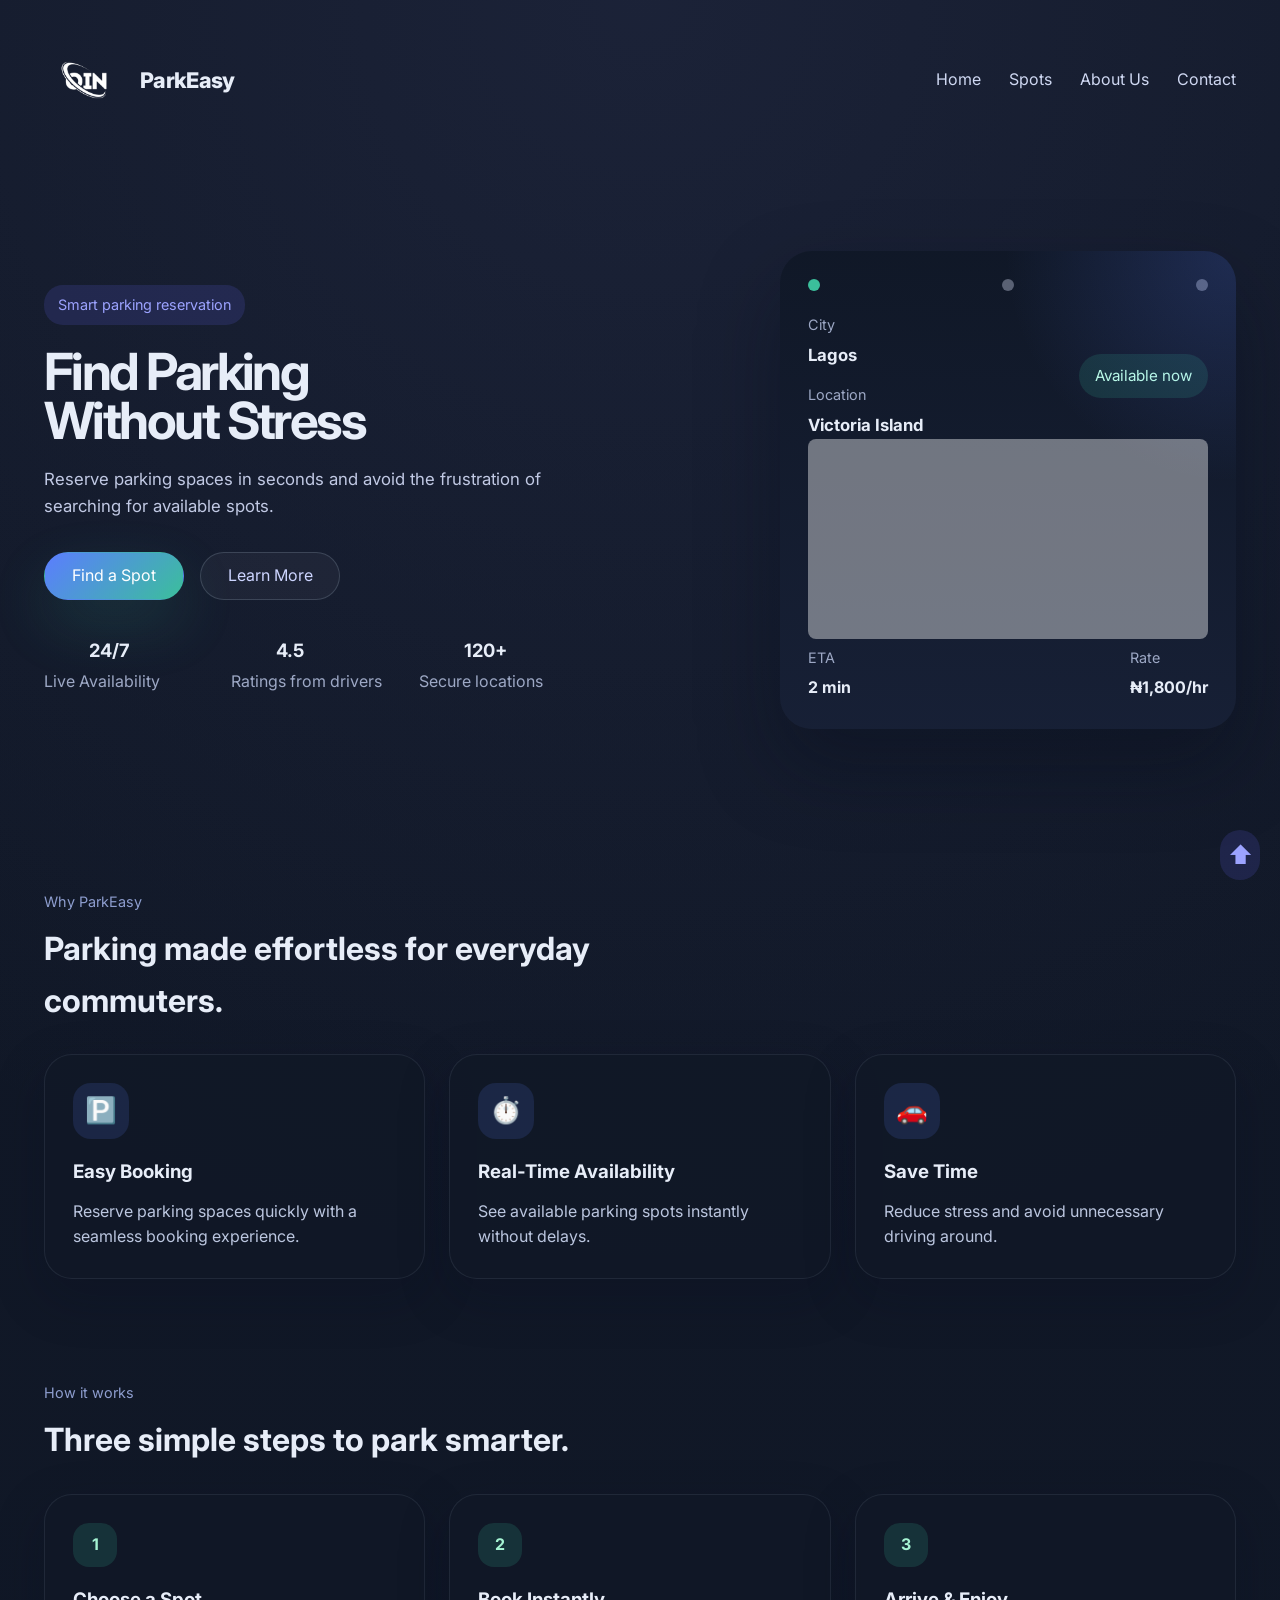
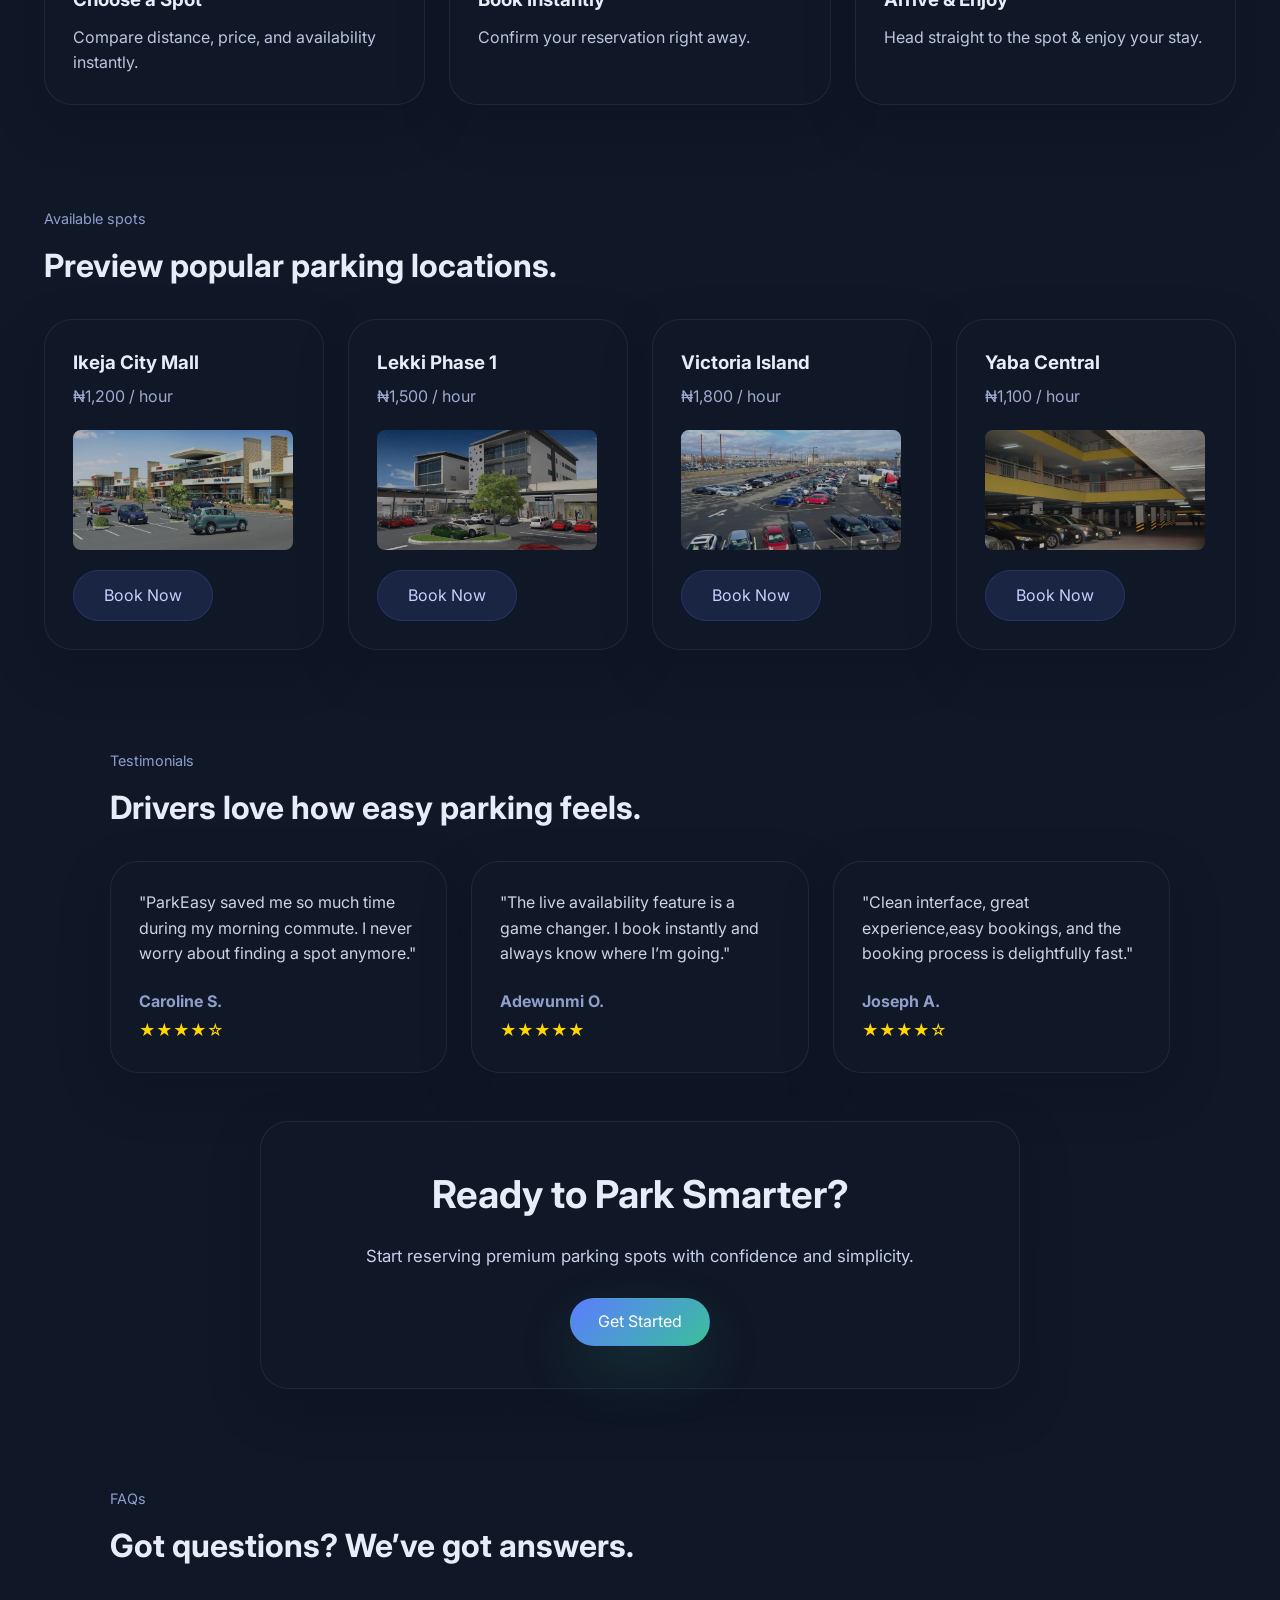
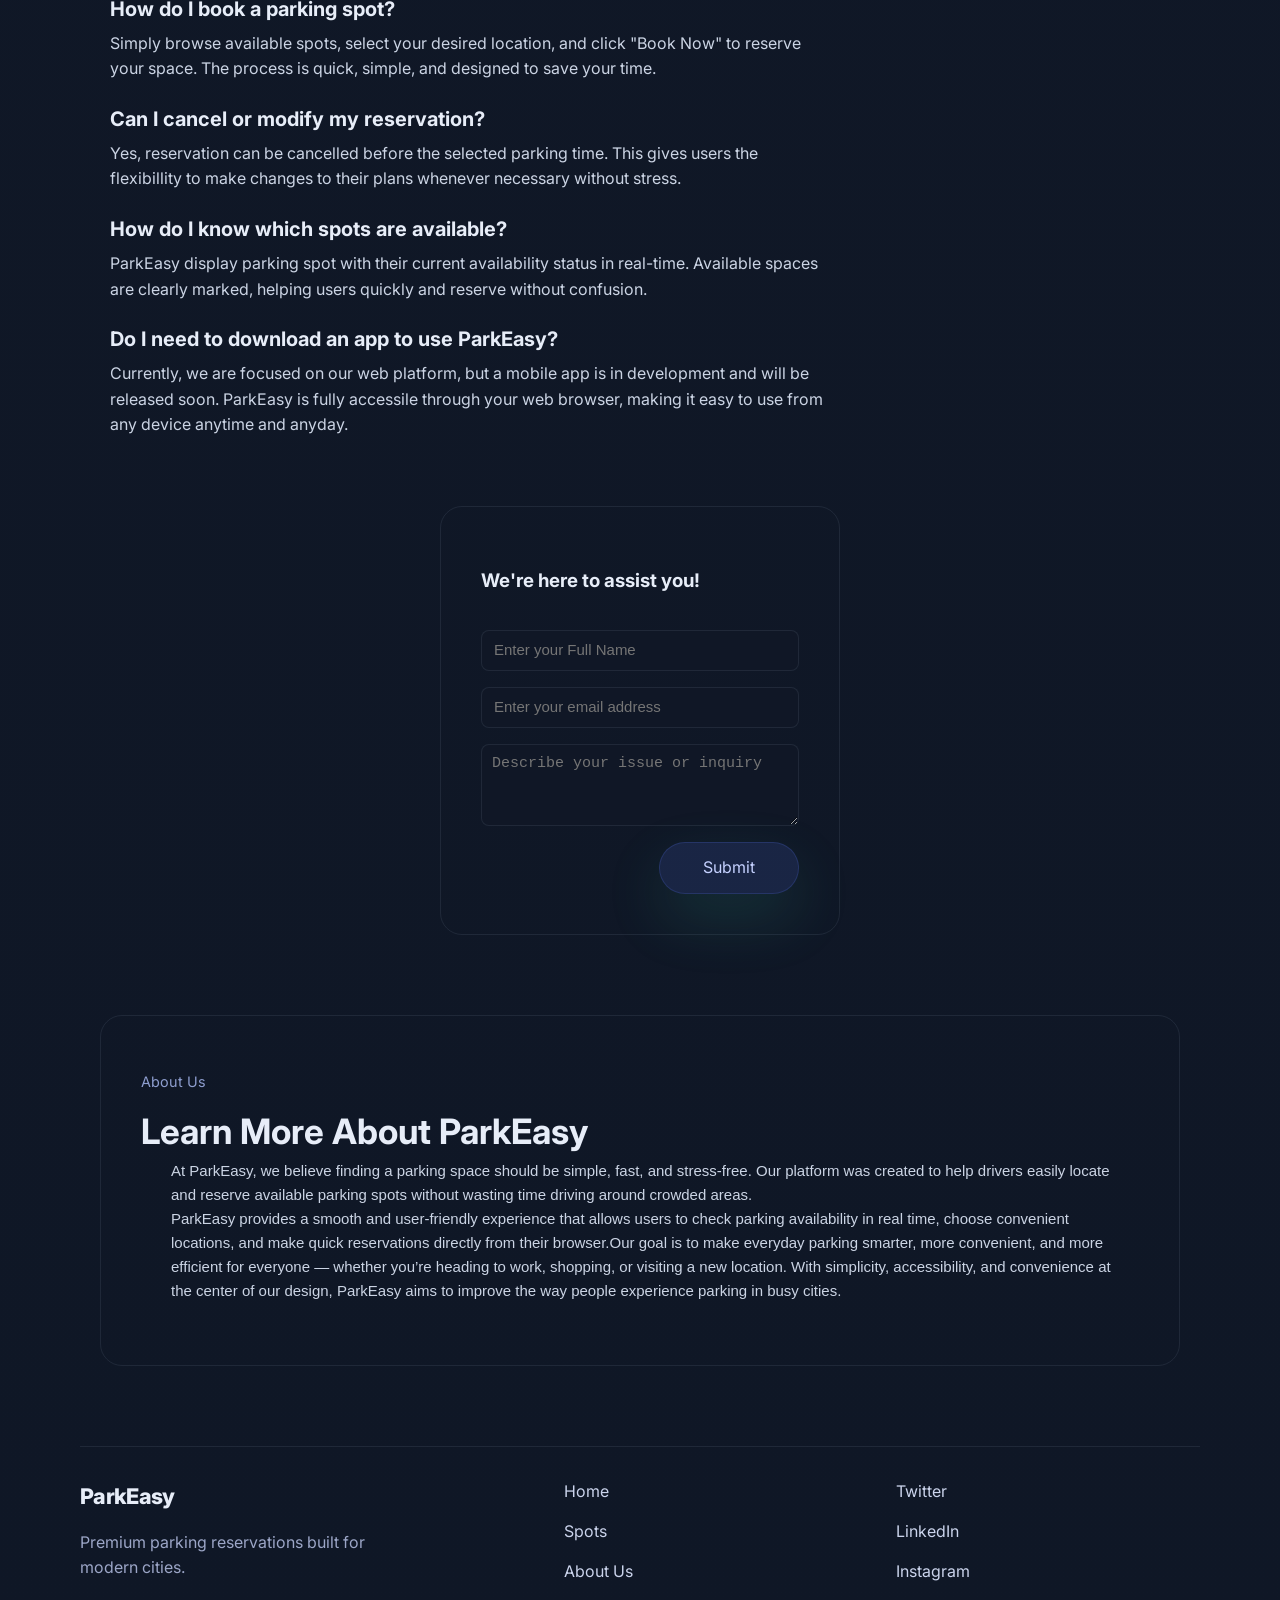
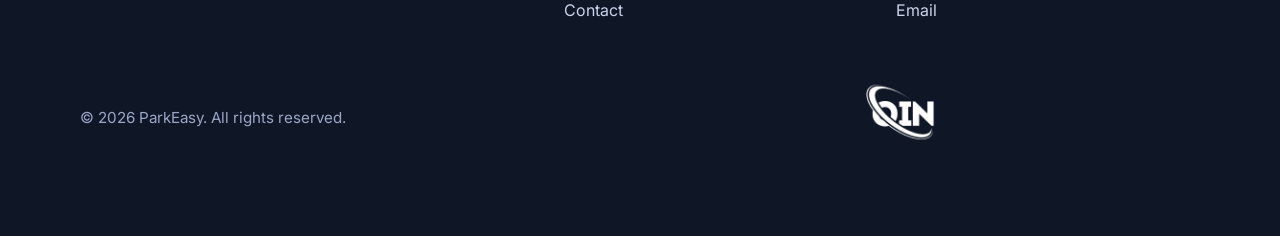
==== commit 43e344e3: "initial push" ====
--- a/index.html
+++ b/index.html
@@ -64,12 +64,12 @@
                     </div>
                 </div>
 
-                <div class="hero-visual" aria-hidden="truep">
+                <div class="hero-visual" aria-hidden="truep" id="hero-visual">
                     <div class="hero-card glow-card">
                         <div class="visual-header">
-                            <span class="dot green"></span>
-                            <span class="dot"></span>
-                            <span class="dot"></span>
+                            <button class="dot green dot-vi" ></button>
+                            <button class="dot dot-yaba"></button>
+                            <button class="dot dot-ikeja"></button>
                         </div>
                         <div class="visual-panel">
                             <div class="panel-left">
@@ -82,11 +82,11 @@
                                     <strong>Victoria Island</strong>
                                 </div>
                             </div>
-                            <div class="panel-item">
+                            <!-- <div class="panel-item">
                                     <span>Spot</span>
                                     <strong>PE-442</strong>
-                                </div>
-                            <div class="panel-chip"><a href="">Available now</a></div>
+                                </div> -->
+                            <div class="panel-chip" id="panelChip"><div>Available now</div></div>
                         </div>
                         <div class="visual-graph">
                             <div class="google-map">
@@ -110,7 +110,100 @@
                         </div>
                     </div>
                 </div>
+                <div class="hero-visual1" aria-hidden="truep" id="hero-visual1">
+                    <div class="hero-card glow-card">
+                        <div class="visual-header">
+                            <button class="dot dot-vi"></button>
+                            <button class="dot green dot-yaba"></button>
+                            <button class="dot dot-ikeja"></button>
+                        </div>
+                        <div class="visual-panel">
+                            <div class="panel-left">
+                                <div class="panel-item">
+                                    <span>City</span>
+                                    <strong>Lagos</strong>
+                                </div>
+                                <div class="panel-item">
+                                    <span>Location</span>
+                                    <strong>Yaba Central</strong>
+                                </div>
+                            </div>
+                            <!-- <div class="panel-item">
+                                    <span>Spot</span>
+                                    <strong>PE-903</strong>
+                                </div> -->
+                            <div class="panel-chip" id="panelChip1"><div>Available now</div></div>
+                        </div>
+                        <div class="visual-graph">
+                            <div class="google-map">
+                                <iframe src="https://www.google.com/maps/embed?pb=!1m18!1m12!1m3!1d13333.629605329317!2d3.363343173992727!3d6.507530072989271!2m3!1f0!2f0!3f0!3m2!1i1024!2i768!4f13.1!3m3!1m2!1s0x103b8c8c358b3f4b%3A0x5552cfbd43df8434!2sYaba%2C%20Oworonshoki%2C%20Lagos!5e0!3m2!1sen!2sng!4v1778686402192!5m2!1sen!2sng" width="600" height="450" style="border:0;" allowfullscreen="" loading="lazy" referrerpolicy="no-referrer-when-downgrade"></iframe>
+                            </div>
+                            <!-- <div class="graph-bar tall"></div>
+                            <div class="graph-bar short"></div>
+                            <div class="graph-bar medium"></div>
+                            <div class="graph-bar tall"></div>
+                            <div class="graph-bar medium"></div> -->
+                        </div>
+                        <div class="visual-footer">
+                            <div>
+                                <span>ETA</span>
+                                <strong>15 min</strong>
+                            </div>
+                            <div>
+                                <span>Rate</span>
+                                <strong>₦1,100/hr</strong>
+                            </div>
+                        </div>
+                    </div>
+                </div>
+                <div class="hero-visual2" aria-hidden="truep" id="hero-visual2">
+                    <div class="hero-card glow-card">
+                        <div class="visual-header">
+                            <button class="dot dot-vi"></button>
+                            <button class="dot dot-yaba"></button>
+                            <button class="dot green"></button>
+                        </div>
+                        <div class="visual-panel">
+                            <div class="panel-left">
+                                <div class="panel-item">
+                                    <span>City</span>
+                                    <strong>Lagos</strong>
+                                </div>
+                                <div class="panel-item">
+                                    <span>Location</span>
+                                    <strong>Ikeja City Mall</strong>
+                                </div>
+                            </div>
+                            <!-- <div class="panel-item">
+                                    <span>Spot</span>
+                                    <strong>PE-505</strong>
+                                </div> -->
+                            <div class="panel-chip" id="panelChip2"><div>Available now</div></div>
+                        </div>
+                        <div class="visual-graph">
+                            <div class="google-map">
+                                <iframe src="https://www.google.com/maps/embed?pb=!1m18!1m12!1m3!1d11209.810301697038!2d3.350812231731346!3d6.613781671899439!2m3!1f0!2f0!3f0!3m2!1i1024!2i768!4f13.1!3m3!1m2!1s0x103b93b65ba86e15%3A0x3ae060fb3436c3ad!2sIkeja%20City%20Mall!5e0!3m2!1sen!2sng!4v1778678186957!5m2!1sen!2sng" width="600" height="450" style="border:0;" allowfullscreen="" loading="lazy" referrerpolicy="no-referrer-when-downgrade"></iframe>
+                            </div>
+                            <!-- <div class="graph-bar tall"></div>
+                            <div class="graph-bar short"></div>
+                            <div class="graph-bar medium"></div>
+                            <div class="graph-bar tall"></div>
+                            <div class="graph-bar medium"></div> -->
+                        </div>
+                        <div class="visual-footer">
+                            <div>
+                                <span>ETA</span>
+                                <strong>30 min</strong>
+                            </div>
+                            <div>
+                                <span>Rate</span>
+                                <strong>₦1,200/hr</strong>
+                            </div>
+                        </div>
+                    </div>
+                </div>
             </section>
+            
 
         <!-- Features Section -->
         <section class="section features-section" id="features">
@@ -207,126 +300,224 @@
         <!-- Ikeja City Mall -->
         <div id="ikejaMall">
                 <button class="btn btn-secondary" id="closeIkeja">Back</button>
-                <!-- <p>Spot Highlight</p> -->
-            <div>
+
+                <!-- Name and map -->
                 <div class="menu1">
                     <h2>Ikeja City Mall - A Prime Parking Location</h2>
                     <iframe src="https://www.google.com/maps/embed?pb=!1m18!1m12!1m3!1d11209.810301697038!2d3.350812231731346!3d6.613781671899439!2m3!1f0!2f0!3f0!3m2!1i1024!2i768!4f13.1!3m3!1m2!1s0x103b93b65ba86e15%3A0x3ae060fb3436c3ad!2sIkeja%20City%20Mall!5e0!3m2!1sen!2sng!4v1778678186957!5m2!1sen!2sng" width="600" height="450" style="border:0;" allowfullscreen="" loading="lazy" referrerpolicy="no-referrer-when-downgrade"></iframe>
                 </div>
-                <div class="menu2">
-                    <select>
-                        <option selected disabled>Select a parking spot</option>
-                        <option>PE 501</option>
-                        <option>PE 502</option>
-                        <option>PE 503</option>
-                        <option>PE 504</option>
-                        <option>PE 505</option>
-                        <option>PE 506</option>
-                        <option>PE 507</option>
-                        <option>PE 508</option>
-                        <option>PE 509</option>
-                        <option>PE 601</option>
-                        <option>PE 602</option>
-                        <option>PE 603</option>
-                        <option>PE 604</option>
-                        <option>PE 605</option>
-                        <option>PE 606</option>
-                        <option>PE 607</option>
-                        <option>PE 608</option>
-                        <option>PE 609</option>
-                    </select>
-                    <select>
-                        <option selected disabled>Select a duration</option>
-                        <option>1 hour</option>
-                        <option>2 hours</option>
-                        <option>3 hours</option>
-                        <option>4 hours</option>
-                        <option>5 hours</option>
-                        <option>6 hours</option>
-                    </select>
-                    <select>
-                        <option selected disabled>Select a payment method</option>
-                        <option>Debit Card</option>
-                        <option>Mobile Money</option>
-                    </select>
-                </div>
+                <!-- Selections -->
+                <div class="menu0">
+                    <div class="contact-details">
+                        <input type="text" placeholder="Enter your fullname" id="fullName-ikeja">
+                        <input type="text" placeholder="Vehicle registration Number" id="email-ikeja">
+                        <input type="text" placeholder="Enter your phone number" id="phone-ikeja">
+                    </div>  
+                    <div class="menu2">
+                        <select class="select" id="lot-ikeja">
+                            <option selected disabled>Select a parking spot</option>
+                            <option>PE 501</option>
+                            <option>PE 502</option>
+                            <option>PE 503</option>
+                            <option>PE 504</option>
+                            <option>PE 505</option>
+                            <option>PE 506</option>
+                            <option>PE 507</option>
+                            <option>PE 508</option>
+                            <option>PE 509</option>
+                            <option>PE 601</option>
+                            <option>PE 602</option>
+                            <option>PE 603</option>
+                            <option>PE 604</option>
+                            <option>PE 605</option>
+                            <option>PE 606</option>
+                            <option>PE 607</option>
+                            <option>PE 608</option>
+                            <option>PE 609</option>
+                        </select>
+                        <select class="select" id="duration-ikeja">
+                            <option selected disabled>Select a duration</option>
+                            <option>1 hour</option>
+                            <option>2 hours</option>
+                            <option>3 hours</option>
+                            <option>4 hours</option>
+                            <option>5 hours</option>
+                            <option>6 hours</option>
+                            <option>7 hours</option>
+                            <option>8 hours</option>
+                            <option>9 hours</option>
+                            <option>10 hours</option>
+                            <option>11 hours</option>
+                            <option>12 hours</option>
+                        </select>
+                        <div class="time-selection">
+                            <select class="time" id="startTime-ikeja">
+                                <option>01:00</option>
+                                <option>02:00</option>
+                                <option>03:00</option>
+                                <option>04:00</option>
+                                <option>05:00</option>
+                                <option>07:00</option>
+                                <option>08:00</option>
+                                <option>09:00</option>
+                                <option>10:00</option>
+                                <option>11:00</option>
+                                <option>12:00</option>
+                            </select>
+                            <select class="meritime" id="startMeridiem-ikeja">
+                                <option>am</option>
+                                <option>pm</option>
+                            </select> 
+                            <!-- <select class="time" id="endTime">
+                                <option>12:00</option>
+                                <option>01:00</option>
+                                <option>02:00</option>
+                                <option>03:00</option>
+                                <option>04:00</option>
+                                <option>05:00</option>
+                                <option>07:00</option>
+                                <option>08:00</option>
+                                <option>09:00</option>
+                                <option>10:00</option>
+                                <option>11:00</option>
+                                <option>12:00</option>
+                            </select>
+                            <select class="meritime" id="endMeridiem">
+                                <option>pm</option>
+                                <option>am</option>
+                            </select> -->
+                        </div>
+                        
+                    </div>
+                </div>
+                    
+                <!-- footer -->
                     <ul>
                         <li><strong>Price:</strong> ₦1,200 / hour</li>
                         <li><strong>Availability:</strong> Real-time updates</li>
                         <li><strong>Amenities:</strong> 24/7 security, well-lit area</li>
                     </ul>
-                    <a href="" class="btn btn-primary">Book Now</a>
-                </div>
-            </div>
+                <button class="btn btn-primary" id="bookBtn-ikeja">Book Now</button>
         </div>
 
         <!-- Lekki Phase 1 -->
         <div id="lekkiPhase1">
                 <button class="btn btn-secondary" id="closeLekki">Back</button>
-                <!-- <p>Spot Highlight</p> -->
-            <div>
-                <div class="menu1">
+                
+            <!-- Name and map -->
+            <div class="menu1">
                     <h2>Lekki Phase 1 - A Prime Parking Location</h2>
                     <iframe src="https://www.google.com/maps/embed?pb=!1m18!1m12!1m3!1d31716.495577814654!2d3.4504166006882744!3d6.450240780997192!2m3!1f0!2f0!3f0!3m2!1i1024!2i768!4f13.1!3m3!1m2!1s0x103bf452da3bd44b%3A0x47331fb41adc9d28!2sLekki%20Phase%201%2C%20Lekki%20106104%2C%20Lagos!5e0!3m2!1sen!2sng!4v1778685355973!5m2!1sen!2sng" width="600" height="450" style="border:0;" allowfullscreen="" loading="lazy" referrerpolicy="no-referrer-when-downgrade"></iframe>
-                </div>
-                <div class="menu2">
-                    <select>
-                        <option selected disabled>Select a parking spot</option>
-                        <option>PE 101</option>
-                        <option>PE 102</option>
-                        <option>PE 103</option>
-                        <option>PE 104</option>
-                        <option>PE 105</option>
-                        <option>PE 106</option>
-                        <option>PE 107</option>
-                        <option>PE 108</option>
-                        <option>PE 109</option>
-                        <option>PE 801</option>
-                        <option>PE 802</option>
-                        <option>PE 803</option>
-                        <option>PE 804</option>
-                        <option>PE 805</option>
-                        <option>PE 806</option>
-                        <option>PE 807</option>
-                        <option>PE 808</option>
-                        <option>PE 809</option>
-                    </select>
-                    <select>
-                        <option selected disabled>Select a duration</option>
-                        <option>1 hour</option>
-                        <option>2 hours</option>
-                        <option>3 hours</option>
-                        <option>4 hours</option>
-                        <option>5 hours</option>
-                        <option>6 hours</option>
-                    </select>
-                    <select>
-                        <option selected disabled>Select a payment method</option>
-                        <option>Debit Card</option>
-                        <option>Mobile Money</option>
-                    </select>
-                </div>
-                    <ul>
-                        <li><strong>Price:</strong> ₦1,500 / hour</li>
-                        <li><strong>Availability:</strong> Real-time updates</li>
-                        <li><strong>Amenities:</strong> 24/7 security, well-lit area</li>
-                    </ul>
-                    <a href="" class="btn btn-primary">Book Now</a>
-                </div>
-            </div>
-        </div>
+            </div>
+                <!-- Selections -->
+                <div class="menu0">
+                    <div class="contact-details">
+                            <input type="text" placeholder="Enter your fullname" id="fullName-lekki">
+                            <input type="text" placeholder="Vehicle registration number" id="email-lekki">
+                            <input type="text" placeholder="Enter your phone number" id="phone-lekki">
+                    </div>  
+                    <div class="menu2">
+                        <select class="select" id="lot-lekki">
+                            <option selected disabled>Select a parking spot</option>
+                            <option>PE 101</option>
+                            <option>PE 102</option>
+                            <option>PE 103</option>
+                            <option>PE 104</option>
+                            <option>PE 105</option>
+                            <option>PE 106</option>
+                            <option>PE 107</option>
+                            <option>PE 108</option>
+                            <option>PE 109</option>
+                            <option>PE 801</option>
+                            <option>PE 802</option>
+                            <option>PE 803</option>
+                            <option>PE 804</option>
+                            <option>PE 805</option>
+                            <option>PE 806</option>
+                            <option>PE 807</option>
+                            <option>PE 808</option>
+                            <option>PE 809</option>
+                        </select>
+                        <select class="select" id="duration-lekki">
+                            <option selected disabled>Select a duration</option>
+                            <option>1 hour</option>
+                            <option>2 hours</option>
+                            <option>3 hours</option>
+                            <option>4 hours</option>
+                            <option>5 hours</option>
+                            <option>6 hours</option>
+                            <option>7 hours</option>
+                            <option>8 hours</option>
+                            <option>9 hours</option>
+                            <option>10 hours</option>
+                            <option>11 hours</option>
+                            <option>12 hours</option>
+                        </select>
+                        <div class="time-selection">
+                            <select class="time" id="startTime-lekki">
+                                <option>01:00</option>
+                                <option>02:00</option>
+                                <option>03:00</option>
+                                <option>04:00</option>
+                                <option>05:00</option>
+                                <option>07:00</option>
+                                <option>08:00</option>
+                                <option>09:00</option>
+                                <option>10:00</option>
+                                <option>11:00</option>
+                                <option>12:00</option>
+                            </select>
+                            <select class="meritime" id="startMeridiem-lekki">
+                                <option>am</option>
+                                <option>pm</option>
+                            </select> 
+                            <!-- <select class="time" id="endTime">
+                                <option>12:00</option>
+                                <option>01:00</option>
+                                <option>02:00</option>
+                                <option>03:00</option>
+                                <option>04:00</option>
+                                <option>05:00</option>
+                                <option>07:00</option>
+                                <option>08:00</option>
+                                <option>09:00</option>
+                                <option>10:00</option>
+                                <option>11:00</option>
+                                <option>12:00</option>
+                            </select>
+                            <select class="meritime" id="endMeridiem">
+                                <option>pm</option>
+                                <option>am</option>
+                            </select> -->
+                        </div>
+                    </div>
+                </div>
+                    <!-- footer -->
+                        <ul>
+                            <li><strong>Price:</strong> ₦1,500 / hour</li>
+                            <li><strong>Availability:</strong> Real-time updates</li>
+                            <li><strong>Amenities:</strong> 24/7 security, well-lit area</li>
+                        </ul>
+                        <button class="btn btn-primary" id="bookBtn-lekki">Book Now</button>
+            </div>
 
         <!-- Victoria Island -->
         <div id="victoriaIsland">
                 <button class="btn btn-secondary" id="closeVictoria">Back</button>
-                <!-- <p>Spot Highlight</p> -->
-            <div>
-                <div class="menu1">
-                    <h2>Victoria Island - A Prime Parking Location</h2>
-                                <iframe src="https://www.google.com/maps/embed?pb=!1m18!1m12!1m3!1d5606.961181037946!2d3.4189868195683633!3d6.429970230580943!2m3!1f0!2f0!3f0!3m2!1i1024!2i768!4f13.1!3m3!1m2!1s0x103bf52dc0328169%3A0x7885a1a33689a576!2sVictoria%20Island%2C%20Lagos%20106104%2C%20Lagos!5e0!3m2!1sen!2sng!4v1778580801772!5m2!1sen!2sng" width="600" height="450" style="border:0;" allowfullscreen="" loading="lazy" referrerpolicy="no-referrer-when-downgrade"></iframe>
+            <!-- Name and map -->
+            <div class="menu1">
+                <h2>Victoria Island - A Prime Parking Location</h2>
+                <iframe src="https://www.google.com/maps/embed?pb=!1m18!1m12!1m3!1d5606.961181037946!2d3.4189868195683633!3d6.429970230580943!2m3!1f0!2f0!3f0!3m2!1i1024!2i768!4f13.1!3m3!1m2!1s0x103bf52dc0328169%3A0x7885a1a33689a576!2sVictoria%20Island%2C%20Lagos%20106104%2C%20Lagos!5e0!3m2!1sen!2sng!4v1778580801772!5m2!1sen!2sng" width="600" height="450" style="border:0;" allowfullscreen="" loading="lazy" referrerpolicy="no-referrer-when-downgrade"></iframe>
+            </div>
+            <!-- Selection -->
+            <div class="menu0">
+                <div class="contact-details">
+                    <input type="text" placeholder="Enter your fullname" id="fullName-victoria">
+                    <input type="text" placeholder="Vehicle registration number" id="email-victoria">
+                    <input type="text" placeholder="Enter your phone number" id="phone-victoria">
                 </div>
                 <div class="menu2">
-                    <select>
+                    <select class="select" id="lot-victoria">
                         <option selected disabled>Select a parking spot</option>
                         <option>PE 441</option>
                         <option>PE 442</option>
@@ -347,7 +538,7 @@
                         <option>PE 638</option>
                         <option>PE 639</option>
                     </select>
-                    <select>
+                    <select class="select" id="duration-victoria">
                         <option selected disabled>Select a duration</option>
                         <option>1 hour</option>
                         <option>2 hours</option>
@@ -355,44 +546,79 @@
                         <option>4 hours</option>
                         <option>5 hours</option>
                         <option>6 hours</option>
+                        <option>7 hours</option>
+                        <option>8 hours</option>
+                        <option>9 hours</option>
+                        <option>10 hours</option>
+                        <option>11 hours</option>
+                        <option>12 hours</option>
                     </select>
-                    <select>
-                        <option selected disabled>Select a payment method</option>
-                        <option>Debit Card</option>
-                        <option>Mobile Money</option>
-                    </select>
-                </div>
-                    <ul>
-                        <li><strong>Price:</strong> ₦1,800 / hour</li>
-                        <li><strong>Availability:</strong> Real-time updates</li>
-                        <li><strong>Amenities:</strong> 24/7 security, well-lit area</li>
-                    </ul>
-                    <a href="" class="btn btn-primary">Book Now</a>
-                </div>
-            </div>
+                    <div class="time-selection">
+                            <select class="time" id="startTime-victoria">
+                                <option>01:00</option>
+                                <option>02:00</option>
+                                <option>03:00</option>
+                                <option>04:00</option>
+                                <option>05:00</option>
+                                <option>07:00</option>
+                                <option>08:00</option>
+                                <option>09:00</option>
+                                <option>10:00</option>
+                                <option>11:00</option>
+                                <option>12:00</option>
+                            </select>
+                            <select class="meritime" id="startMeridiem-victoria">
+                                <option>am</option>
+                                <option>pm</option>
+                            </select> 
+                            <!-- <select class="time">
+                                <option>12:00</option>
+                                <option>01:00</option>
+                                <option>02:00</option>
+                                <option>03:00</option>
+                                <option>04:00</option>
+                                <option>05:00</option>
+                                <option>07:00</option>
+                                <option>08:00</option>
+                                <option>09:00</option>
+                                <option>10:00</option>
+                                <option>11:00</option>
+                                <option>12:00</option>
+                            </select>
+                            <select class="meritime">
+                                <option>pm</option>
+                                <option>am</option>
+                            </select> -->
+                        </div>
+                </div>
+            </div>
+                <ul>
+                    <li><strong>Price:</strong> ₦1,800 / hour</li>
+                    <li><strong>Availability:</strong> Real-time updates</li>
+                    <li><strong>Amenities:</strong> 24/7 security, well-lit area</li>
+                </ul>
+                <button class="btn btn-primary" id="bookBtn-victoria">Book Now</button>
         </div>
+            
 
         <!-- Yaba Central -->
         <div id="yabaCentral">
-                <button class="btn btn-secondary" id="closeYaba">Back</button>
-                <!-- <p>Spot Highlight</p> -->
-            <div>
-                <div class="menu1">
-                    <h2>Yaba Central - A Prime Parking Location</h2>
-                        <iframe src="https://www.google.com/maps/embed?pb=!1m18!1m12!1m3!1d13333.629605329317!2d3.363343173992727!3d6.507530072989271!2m3!1f0!2f0!3f0!3m2!1i1024!2i768!4f13.1!3m3!1m2!1s0x103b8c8c358b3f4b%3A0x5552cfbd43df8434!2sYaba%2C%20Oworonshoki%2C%20Lagos!5e0!3m2!1sen!2sng!4v1778686402192!5m2!1sen!2sng" width="600" height="450" style="border:0;" allowfullscreen="" loading="lazy" referrerpolicy="no-referrer-when-downgrade"></iframe>
+            <button class="btn btn-secondary" id="closeYaba">Back</button>
+            <!-- Name and map -->
+            <div class="menu1">
+                <h2>Yaba Central - A Prime Parking Location</h2>
+                <iframe src="https://www.google.com/maps/embed?pb=!1m18!1m12!1m3!1d13333.629605329317!2d3.363343173992727!3d6.507530072989271!2m3!1f0!2f0!3f0!3m2!1i1024!2i768!4f13.1!3m3!1m2!1s0x103b8c8c358b3f4b%3A0x5552cfbd43df8434!2sYaba%2C%20Oworonshoki%2C%20Lagos!5e0!3m2!1sen!2sng!4v1778686402192!5m2!1sen!2sng" width="600" height="450" style="border:0;" allowfullscreen="" loading="lazy" referrerpolicy="no-referrer-when-downgrade"></iframe>
+            </div>
+            <!-- Selections -->
+            <div class="menu0">
+                <div class="contact-details">
+                    <input type="text" placeholder="Enter your fullname" id="fullName-yaba">
+                    <input type="text" placeholder="Vehicle registration number" id="email-yaba">
+                    <input type="text" placeholder="Enter your phone number" id="phone-yaba">
                 </div>
                 <div class="menu2">
-                    <select>
+                    <select class="select" id="lot-yaba">
                         <option selected disabled>Select a parking spot</option>
-                        <option>PE 301</option>
-                        <option>PE 302</option>
-                        <option>PE 303</option>
-                        <option>PE 304</option>
-                        <option>PE 305</option>
-                        <option>PE 306</option>
-                        <option>PE 307</option>
-                        <option>PE 308</option>
-                        <option>PE 309</option>
                         <option>PE 701</option>
                         <option>PE 702</option>
                         <option>PE 703</option>
@@ -402,31 +628,79 @@
                         <option>PE 707</option>
                         <option>PE 708</option>
                         <option>PE 709</option>
-                    </select>
-                    <select>
-                        <option selected disabled>Select a duration</option>
-                        <option>1 hour</option>
-                        <option>2 hours</option>
-                        <option>3 hours</option>
-                        <option>4 hours</option>
-                        <option>5 hours</option>
-                        <option>6 hours</option>
-                    </select>
-                    <select>
-                        <option selected disabled>Select a payment method</option>
-                        <option>Debit Card</option>
-                        <option>Mobile Money</option>
-                    </select>
-                </div>
+                        <option>PE 901</option>
+                        <option>PE 902</option>
+                        <option>PE 903</option>
+                        <option>PE 904</option>
+                        <option>PE 905</option>
+                        <option>PE 906</option>
+                        <option>PE 907</option>
+                        <option>PE 908</option>
+                        <option>PE 909</option>
+                        </select>
+                        <select class="select" id="duration-yaba">
+                            <option selected disabled>Select a duration</option>
+                            <option>1 hour</option>
+                            <option>2 hours</option>
+                            <option>3 hours</option>
+                            <option>4 hours</option>
+                            <option>5 hours</option>
+                            <option>6 hours</option>
+                            <option>7 hours</option>
+                            <option>8 hours</option>
+                            <option>9 hours</option>
+                            <option>10 hours</option>
+                            <option>11 hours</option>
+                            <option>12 hours</option>
+                        </select>
+                        <div class="time-selection">
+                            <select class="time" id="startTime-yaba">
+                                <option>01:00</option>
+                                <option>02:00</option>
+                                <option>03:00</option>
+                                <option>04:00</option>
+                                <option>05:00</option>
+                                <option>07:00</option>
+                                <option>08:00</option>
+                                <option>09:00</option>
+                                <option>10:00</option>
+                                <option>11:00</option>
+                                <option>12:00</option>
+                            </select>
+                            <select class="meritime" id="startMeridiem-yaba">
+                                <option>am</option>
+                                <option>pm</option>
+                            </select> 
+                            <!-- <select class="time">
+                                <option>12:00</option>
+                                <option>01:00</option>
+                                <option>02:00</option>
+                                <option>03:00</option>
+                                <option>04:00</option>
+                                <option>05:00</option>
+                                <option>07:00</option>
+                                <option>08:00</option>
+                                <option>09:00</option>
+                                <option>10:00</option>
+                                <option>11:00</option>
+                                <option>12:00</option>
+                            </select>
+                            <select class="meritime">
+                                <option>pm</option>
+                                <option>am</option>
+                            </select> -->
+                        </div>
+                    </div>
+                </div>
+                <!-- footer -->
                     <ul>
                         <li><strong>Price:</strong> ₦1,100 / hour</li>
                         <li><strong>Availability:</strong> Real-time updates</li>
                         <li><strong>Amenities:</strong> 24/7 security, well-lit area</li>
                     </ul>
-                    <a href="" class="btn btn-primary">Book Now</a>
-                </div>
-            </div>
+                    <button class="btn btn-primary" id="bookBtn-yaba">Book Now</button>
         </div>
+        
 
 
 
@@ -491,7 +765,6 @@
         
         <!-- Contact Support Section -->
         <section id="Support-form">
-
             <h3>We're here to assist you!</h3>
             <input type="text" placeholder="Enter your Full Name">
             <input type="email" placeholder="Enter your email address">
@@ -505,8 +778,12 @@
             <p class="note">At ParkEasy, we believe finding a parking space should be simple, fast, and stress-free. Our platform was created to help drivers easily locate and reserve available parking spots without wasting time driving around crowded areas. <br>ParkEasy provides a smooth and user-friendly experience that allows users to check parking availability in real time, choose convenient locations, and make quick reservations directly from their browser.Our goal is to make everyday parking smarter, more convenient, and more efficient for everyone — whether you’re heading to work, shopping, or visiting a new location.
 
             With simplicity, accessibility, and convenience at the center of our design, ParkEasy aims to improve the way people experience parking in busy cities.</p>
-                    </section>
-        </main>
+        </section>
+
+        <a href="#home" class="Up">
+            ⬆
+        </a>
+    </main>
 
     <!-- Footer -->
     <footer class="footer" id="contact">
--- a/styles.css
+++ b/styles.css
@@ -118,7 +118,8 @@
 }
 
 .hero-section {
-    display: grid;
+    display: flex;
+    justify-content: space-between;
     grid-template-columns: 1.1fr 0.9fr;
     gap: 48px;
     align-items: center;
@@ -211,6 +212,15 @@
 
 .hero-visual {
     position: relative;
+    /* display: none; */
+}
+.hero-visual1 {
+    position: relative;
+    display: none;
+}
+.hero-visual2 {
+    position: relative;
+    display: none;
 }
 
 .glow-card {
@@ -233,6 +243,7 @@
 .visual-header,
 .visual-footer,
 .visual-panel {
+    /* width: 50px; */
     display: flex;
     align-items: center;
     justify-content: space-between;
@@ -243,8 +254,9 @@
 }
 
 .dot {
+    border: none;
     width: 10px;
-    height: 10px;
+    height: 12px;
     border-radius: 50%;
     background: rgba(226, 232, 255, 0.35);
 }
@@ -281,6 +293,7 @@
     background: rgba(59, 191, 155, 0.15);
     color: #bdffe7;
     font-size: 0.95rem;
+    cursor: pointer;
 }
 .google-map{
     opacity: 40%;
@@ -291,31 +304,34 @@
     height: 200px;
 }
 
-.visual-graph {
+
+
+
+/* .visual-graph {
     display: flex;
     align-items: flex-end;
     gap: 10px;
     margin: 24px 0;
     min-height: 164px;
-}
-
-.graph-bar {
+} */
+
+/* .graph-bar {
     width: 14px;
     border-radius: 999px;
     background: linear-gradient(180deg, #647def 0%, #2ec5af 100%);
-}
-
-.graph-bar.short {
+} */
+
+/* .graph-bar.short {
     height: 48px;
 }
 
 .graph-bar.medium {
     height: 92px;
-}
-
-.graph-bar.tall {
+} */
+
+/* .graph-bar.tall {
     height: 138px;
-}
+} */
 
 .visual-footer {
     gap: 10px;
@@ -336,6 +352,7 @@
 
 .section {
     padding: 44px 0;
+    cursor: default;
 }
 
 .section-header {
@@ -496,7 +513,35 @@
     color: #c5d1ff;
     border: 1px solid rgba(91, 125, 255, 0.18);
 }
-
+.time-selection {
+    margin-top: none;
+    display: flex;
+    gap: 10px;
+    margin-top: 0px;
+    width: 500px;
+    height: 40px;
+    
+    font-size: 20px;
+}
+.time{
+    width: 200px;
+    /* font-size: 10px; */
+    font-size: 14px;
+    padding: 5px 10px 5px 0px;
+    border-radius: 8px;
+    border: 0.5px solid rgba(148, 163, 184, 0.12);
+    background: rgba(17, 24, 39, 0.92);
+    color: #cbd4e4;
+}
+.meritime{
+    width: 90px;
+    font-size: 14px;
+    padding: 5px 10px 5px 0px;
+    border-radius: 8px;
+    border: 0.5px solid rgba(148, 163, 184, 0.12);
+    background: rgba(17, 24, 39, 0.92);
+    color: #cbd4e4;
+}
 #ikejaMall {
     border-radius: 8px;
     width: 700px;
@@ -523,6 +568,9 @@
     left: 20px;
     margin-bottom: 40px;
 }
+#ikejaMall a{
+    margin-right: 500px;
+}
 /* .blur{
     filter: blur(5px);
     /* position: absolute; */
@@ -552,6 +600,9 @@
     left: 20px;
     margin-bottom: 40px;
 }
+#lekkiPhase1 a{
+    margin-right: 500px;
+}
 #victoriaIsland {
     border-radius: 8px;
     width: 700px;
@@ -578,6 +629,10 @@
     left: 20px;
     margin-bottom: 40px;
 }
+#victoriaIsland a{
+    margin-right: 500px;
+}
+
 #yabaCentral {
     border-radius: 8px;
     width: 700px;
@@ -604,6 +659,9 @@
     left: 20px;
     margin-bottom: 40px;
 }
+#yabaCentral a{
+    margin-right: 500px;
+}
 .menu1{
     margin-top: 30px;
     display: flex;
@@ -619,28 +677,65 @@
     border-radius: 8px;
     opacity: 70%;
 }
-.menu2{
-    margin: 40px 60px;
-    display: flex;
+.menu0{
+    display: flex;
+    flex-direction: row;
+    gap: 20px;
+    margin: 30px 5px;
+    width: auto;
+}
+.contact-details{
+    display: flex;
+    width: 300px;
     flex-direction: column;
     gap: 10px;
-}
-.menu2 select{
+    /* margin: 40px 60px; */
+}
+.contact-details input{
     padding: 12px;
-    border-radius: 18px;
+    border-radius: 8px;
     border: 0.5px solid rgba(148, 163, 184, 0.12);
     background: rgba(17, 24, 39, 0.92);
     color: #cbd4e4;
 }
-.menu2 select option{
+.contact-details input::placeholder{
+    font-size: 15px;
+    color: #cbd4e4;
+}
+.menu2{
+    /* margin: 40px 60px; */
+    width: 300px;
+    display: flex;
+    flex-direction: column;
+    gap: 10px;
+}
+.select{
+    font-size: 15px;
+    padding: 10px 10px 10px 2px;
+    border-radius: 8px;
+    border: 0.5px solid rgba(148, 163, 184, 0.12);
     background: rgba(17, 24, 39, 0.92);
     color: #cbd4e4;
-    border-radius: 8px;
-}
+}
+/* .menu2 select option{
+    background: rgba(17, 24, 39, 0.92);
+    color: #cbd4e4;
+    border-radius: 8px;
+} */
+ul{
+    display: flex;
+    flex-direction: column;
+    gap: 10px;
+    width: 400px;
+    margin-right: 270px;
+
+}
+
 
 .testimonials-section {
     padding: 40px 0;
     margin: auto 66px;
+    cursor: default;
 }
 
 .testimonial-grid {
@@ -717,6 +812,7 @@
     margin: 80px 56px;
     border-radius: 22px;
     border: 0.5px solid rgba(148, 163, 184, 0.12) ;
+    cursor: default;
 }
 .About-label {
     display: inline-block;
@@ -742,6 +838,7 @@
 .cta-section {
     padding-top: 8px;
     margin: 0px 36px;
+    cursor: default;
 }
 
 .cta-card {
@@ -818,6 +915,21 @@
 .fade-in.visible {
     opacity: 1;
     transform: translateY(0);
+}
+.Up{
+    position: fixed;
+    font-size: 25px;
+    bottom: 20px;
+    right: 20px;
+    width: 40px;
+    height: 50px;
+    background: rgba(99, 102, 241, 0.16);
+    color: #9ca3ff;
+    border-radius: 999px;
+    display: flex;
+    align-items: center;
+    justify-content: center;
+    cursor: pointer;
 }
 
 @media (max-width: 980px) {
